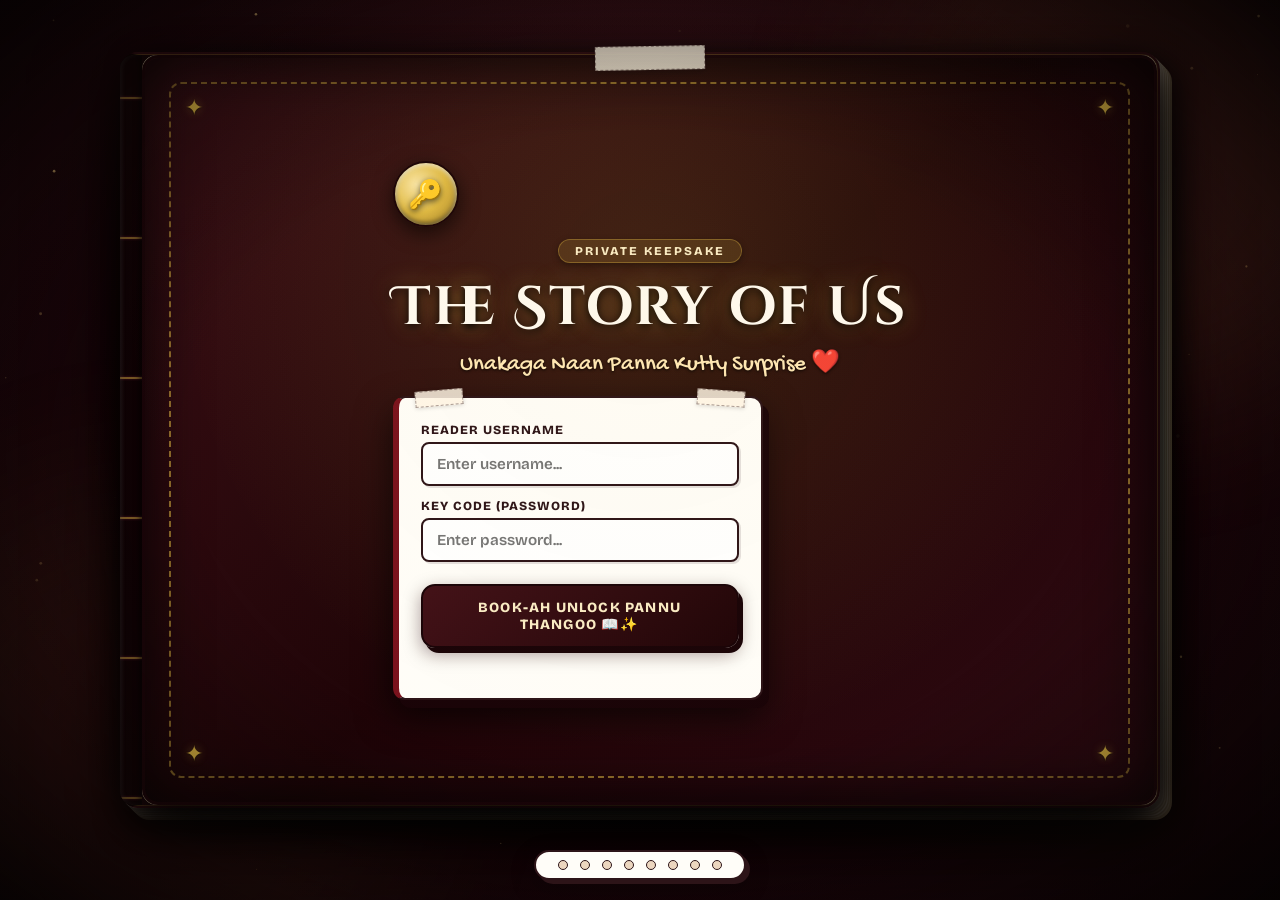
==== index.html @ 777f46d7 "Add files via upload" ====
<!DOCTYPE html>
<html lang="en">
<head>
  <meta charset="UTF-8">
  <meta name="viewport" content="width=device-width, initial-scale=1.0, maximum-scale=1.0, user-scalable=no">
  <title>Happy Birthday Sadhana ✨</title>
  <meta name="description" content="An interactive 3D storybook surprise for Sadhana.">
  
  <!-- Google Fonts: Classic Old Vintage Storybook Typography & Calligraphy Handwriting -->
  <link rel="preconnect" href="https://fonts.googleapis.com">
  <link rel="preconnect" href="https://fonts.gstatic.com" crossorigin>
  <link href="https://fonts.googleapis.com/css2?family=Alex+Brush&family=Bricolage+Grotesque:opsz,wght@12..96,600;12..96,700;12..96,800&family=Caveat:wght@500;600;700&family=Cinzel:wght@500;600;700;800&family=Cinzel+Decorative:wght@600;700;900&family=Cormorant+Garamond:ital,wght@0,400;0,500;0,600;0,700;1,400;1,600;1,700&family=EB+Garamond:ital,wght@0,400;0,500;0,600;0,700;1,400;1,500;1,600&family=Gochi+Hand&family=Marck+Script&family=Plus+Jakarta+Sans:wght@400;500;600&display=swap" rel="stylesheet">
  
  <link rel="stylesheet" href="style.css?v=20261011_whole_book">
</head>
<body>

  <!-- Starry Midnight Canvas Background -->
  <canvas id="star-canvas"></canvas>

  <!-- Ambient Light Orbs -->
  <div class="ambient-orb orb-1"></div>
  <div class="ambient-orb orb-2"></div>

  <!-- MAIN STORYBOOK VIEWPORT -->
  <main class="storybook-viewport">

    <!-- 3D BOOK CONTAINER -->
    <div id="storybook" class="storybook closed-book">
      
      <!-- HARDCOVER FRONT COVER (LOGIN PRIVACY GATE) 🔐 -->
      <div id="book-cover" class="book-cover-front">
        <div class="cover-border">
          <div class="corner-filigree top-left">✦</div>
          <div class="corner-filigree top-right">✦</div>
          <div class="corner-filigree bottom-left">✦</div>
          <div class="corner-filigree bottom-right">✦</div>
          
          <div class="cover-content text-center">
            <div class="lock-icon-wrap">
              <span class="lock-icon">🔑</span>
            </div>
            <span class="book-badge">Private Keepsake</span>
            <h1 class="book-title">The Story of Us</h1>
            <p class="book-subtitle">Unakaga Naan Panna Kutty Surprise ❤️</p>

            <div class="login-card-book">
              <form id="login-form" autocomplete="off" onsubmit="return false;">
                <div class="input-group">
                  <label for="input-username">Reader Username</label>
                  <input type="text" id="input-username" placeholder="Enter username..." required>
                </div>
                <div class="input-group">
                  <label for="input-password">Key Code (Password)</label>
                  <input type="password" id="input-password" placeholder="Enter password..." required>
                </div>
                <button type="submit" id="btn-login" class="btn-gold-book full-width">
                  <span>Book-ah Unlock Pannu Thangoo 📖✨</span>
                </button>
              </form>
              <p id="login-feedback" class="login-feedback"></p>
            </div>
          </div>
        </div>
      </div>

      <!-- INSIDE PARCHMENT PAGES -->
      <div class="book-pages-wrapper">
        
        <!-- RIBBON BOOKMARK -->
        <div class="ribbon-bookmark"></div>

        <!-- CHAPTER 1: PROLOGUE ✨ -->
        <section id="page-1" class="parchment-page active-page">
          <div class="page-inner text-center">
            <div class="chapter-header">
              <span class="chapter-num">CHAPTER I</span>
              <div class="chapter-divider">✦ 🌸 ✦</div>
            </div>

            <div class="prologue-card">
              <h1 class="page-title hero-title">Hey, <span class="her-name-text">Sadhana</span>...</h1>
              <p class="page-subtitle hero-subtitle">Unakaga rendu vaarthai aasaiya ezhudhiruken...</p>
              <p class="hero-note">Poruppa adutha page thiruppu ma. Avasarame illa ❤️</p>
              <div class="page-ornament">❦</div>
            </div>
            
            <div class="nav-controls single-btn">
              <button id="btn-page-1-next" class="btn-gold-book btn-next pulse-glow" data-next-to="2">
                <span>Story-ah Aaramppikalaama? →</span>
              </button>
            </div>
          </div>
          <div class="page-footer">
            <span class="page-number">— 1 —</span>
          </div>
        </section>

        <!-- CHAPTER 2: THE BIRTHDAY CANDLE 🎂 -->
        <section id="page-2" class="parchment-page hidden-page">
          <div class="page-inner text-center">
            <div class="chapter-header">
              <span class="chapter-num">CHAPTER II</span>
              <h2 class="chapter-title">A Birthday Wish</h2>
              <div class="chapter-divider">✦ 🎂 ✦</div>
            </div>

            <!-- Whimsical Candle Hint Banner (Inspired by Reference) -->
            <div class="cake-hint-bubble">
              <span class="cake-hint-text">Make a wish & blow out the candle! ✨</span>
              <span class="cake-hint-arrow">↓</span>
            </div>

            <!-- Realistic 3-Tier Birthday Cake -->
            <div id="reveal-cake" class="cake-container">
              <div class="real-cake">
                <div class="candle" id="cake-candle">
                  <div class="flame" id="candle-flame"></div>
                  <div class="smoke hidden" id="candle-smoke"></div>
                </div>
                <div class="cake-tier tier-top">
                  <div class="frosting-drip"></div>
                  <div class="pearls"><span></span><span></span><span></span></div>
                </div>
                <div class="cake-tier tier-middle">
                  <div class="frosting-drip"></div>
                  <div class="pearls"><span></span><span></span><span></span><span></span></div>
                </div>
                <div class="cake-tier tier-bottom">
                  <div class="frosting-drip"></div>
                  <div class="pearls"><span></span><span></span><span></span><span></span><span></span></div>
                </div>
                <div class="cake-plate"></div>
              </div>
            </div>

            <!-- Blow Candle Button -->
            <div id="blow-candle-wrap" class="blow-wrap-container">
              <button id="btn-blow-candle" class="btn-gold-book pulse-glow">
                <span>Hearty Wish Pannitu Blow Pannu Thangom! 🌬️🕯️</span>
              </button>
            </div>

            <!-- Birthday Reveal Text & Flower Bouquet Character -->
            <div id="bday-text-pop-wrap" class="bday-message-container">
              <div class="bday-flower-reveal">
                <img src="images/birthday-flowers.png" alt="A special bouquet for Sadhana" class="bday-flower-card-img" />
              </div>
              <h1 id="reveal-title" class="birthday-title">HAPPY BIRTHDAY</h1>
              <h2 id="reveal-name" class="birthday-name her-name-text">Sadhana ❤️</h2>
              <p id="reveal-sub" class="birthday-sub">Inniku Unnoda Day Kandippa Happy-ah irukanum! ❤️</p>
            </div>

            <div id="page-2-nav" class="nav-controls nav-fade-container">
              <button class="btn-back btn-book-sec" data-back-to="1">← Pinnaadi Polam</button>
              <button class="btn-next btn-gold-book" data-next-to="3">Adutha Page Polama? →</button>
            </div>
          </div>
          <div class="page-footer">
            <span class="page-number">— 2 —</span>
          </div>
        </section>

        <!-- CHAPTER 3: THE SEALED ENVELOPE 💌 -->
        <section id="page-3" class="parchment-page hidden-page">
          <div class="page-inner text-center">
            <div class="chapter-header">
              <span class="chapter-num">CHAPTER III</span>
              <h2 class="chapter-title">A Sealed Letter</h2>
              <div class="chapter-divider">✦ ✉️ ✦</div>
            </div>

            <p class="page-subtitle mb-4" id="envelope-hint-text">Andha Wax Seal-ah Click Pannu Ma...</p>
            
            <!-- Digital 3D Envelope -->
            <div class="envelope-wrapper">
              <div class="envelope" id="envelope">
                <div class="envelope-back"></div>
                <div class="envelope-letter" id="envelope-letter">
                  <div class="letter-content">
                    <div class="letter-salutation">Dear <span class="her-name-text">Sadhana</span>,</div>
                    <p id="short-msg-text" class="letter-body"></p>
                    <div class="letter-signature">With all my love, your hubby ❤️</div>
                  </div>
                </div>
                <div class="envelope-front"></div>
                <div class="envelope-top" id="envelope-top"></div>
                <button class="wax-seal" id="wax-seal" aria-label="Open envelope">
                  <span class="seal-heart">❤️</span>
                  <span class="seal-text">OPEN</span>
                </button>
              </div>
            </div>

            <!-- Fold Letter Back Envelope Button -->
            <div id="envelope-toggle-wrap" class="mt-2 hidden">
              <button id="btn-toggle-envelope" class="btn-book-sec">
                <span>Letter-ah Thirumba Ulle Vechuko ✉️</span>
              </button>
            </div>

            <div class="nav-controls mt-4">
              <button class="btn-back btn-book-sec" data-back-to="2">← Pinnaadi Polam</button>
              <button id="btn-next-3" class="btn-next btn-gold-book disabled-btn" data-next-to="4" disabled>Adutha Page Polama? →</button>
            </div>
          </div>
          <div class="page-footer">
            <span class="page-number">— 3 —</span>
          </div>
        </section>

        <!-- CHAPTER 4: PERSONAL BIRTHDAY LETTER ✍️ -->
        <section id="page-4" class="parchment-page hidden-page">
          <div class="page-inner text-center">
            <div class="chapter-header">
              <span class="chapter-num">CHAPTER IV</span>
              <h2 class="chapter-title">Straight Out Of My Heart</h2>
              <div class="chapter-divider">✦ ✍️ ✦</div>
            </div>

            <div class="letter-card glass-card-book">
              <div class="card-decorative-stars">✨ 🌸 ✨</div>
              <div class="handwritten-paper">
                <p id="personal-msg-text" class="typewriter-text"></p>
              </div>
              <div class="card-footer-heart">❤️</div>
            </div>

            <div class="nav-controls">
              <button class="btn-back btn-book-sec" data-back-to="3">← Pinnaadi Polam</button>
              <button class="btn-next btn-gold-book" data-next-to="5">Adutha Page Polama? →</button>
            </div>
          </div>
          <div class="page-footer">
            <span class="page-number">— 4 —</span>
          </div>
        </section>

        <!-- CHAPTER 5: UNAKU THERIYAMA NEE ENAKAGA SENJADHU 📜 -->
        <section id="page-5" class="parchment-page hidden-page">
          <div class="page-inner text-center">
            <div class="chapter-header ch5-header">
              <span class="chapter-num">CHAPTER V</span>
              <h2 class="chapter-title" id="ch5-main-title">Unaku Theriyama...</h2>
              <div class="chapter-divider">✦ 📜 ✦</div>
            </div>

            <!-- Page Subtitle & Quote -->
            <div class="ch5-subtitle-wrap">
              <h3 class="ch5-intro-subheading">Nee Enakaga Neraya Senjiruka ❤️</h3>
              <p class="ch5-subtitle-text">"Nee enakkaga panna kutti kutti vishyangal... unakku nyabagam kooda irukkadhu, aana enaku irukku."</p>
            </div>

            <!-- Notes Discovery Counter Badge -->
            <div class="ch5-counter-badge" id="ch5-counter-badge">
              <span class="counter-icon">🔖</span>
              <span id="ch5-counter-text">Kutti Notes Paarthadhu: 0 / 6</span>
            </div>

            <!-- 6 Handwritten Parchment Scrap Notes Grid -->
            <div class="parchment-scraps-grid" id="parchment-scraps-grid">
              <!-- Injected dynamically from birthdayData.chapter5Data -->
            </div>

            <!-- Completion Message (Revealed when 6/6 opened) -->
            <div class="ch5-completion-msg hidden" id="ch5-completion-msg">
              <p class="ch5-completion-text">“Idhu ellam unaku nyabagam irukkadhu... aana enaku irukku di thangoo! ❤️”</p>
            </div>

            <!-- Page Transition Sentence -->
            <div class="ch5-page-transition-line">
              <p class="transition-quote">“Adhaan indha kutti vishyangal ellam rumba special-ah irukku...”</p>
            </div>

            <!-- Navigation Controls: Clearly Visible Right Here -->
            <div class="nav-controls ch5-nav" id="page-5-nav">
              <button class="btn-back btn-book-sec" data-back-to="4">← Pinnaadi Polam</button>
              <button class="btn-next btn-gold-book pulse-glow" data-next-to="6" id="btn-next-5">Adutha Page Polama? →</button>
            </div>
          </div>
          <div class="page-footer">
            <span class="page-number">— 5 —</span>
          </div>
        </section>

        <!-- CHAPTER 6: THE PAGES WE HAVEN'T WRITTEN YET... 📖 -->
        <section id="page-6" class="parchment-page hidden-page">
          <div class="page-inner text-center">
            <div class="chapter-header">
              <span class="chapter-num">CHAPTER VI</span>
              <h2 class="chapter-title">The Pages We Haven’t Written Yet…</h2>
              <div class="chapter-divider">✦ 📜 ✦</div>
            </div>

            <p class="page-subtitle mb-4">Namma serndhu ezhudha pora adutha adutha azhagana memories... ✨</p>
            
            <div class="future-notes-grid" id="future-notes-grid">
              <!-- Injected dynamically from birthdayData.futureMemories -->
            </div>

            <div class="future-story-quote-wrap">
              <div class="quote-filigree">✧ ✦ ✧</div>
              <p class="future-story-quote">“This story isn't finished yet…”</p>
              <div class="quote-filigree">✧ ✦ ✧</div>
            </div>

            <div class="nav-controls mt-4">
              <button class="btn-back btn-book-sec" data-back-to="5">← Pinnaadi Polam</button>
              <button class="btn-next btn-gold-book" data-next-to="7">Adutha Page Polama? →</button>
            </div>
          </div>
          <div class="page-footer">
            <span class="page-number">— 6 —</span>
          </div>
        </section>

        <!-- CHAPTER 7: OPEN WHEN YOU NEED A HUG 🫂 -->
        <section id="page-7" class="parchment-page hidden-page">
          <div class="page-inner text-center">
            <div class="chapter-header ch7-header">
              <span class="chapter-num">CHAPTER VII</span>
              <h2 class="chapter-title">Oru Chinna Hug 🫂</h2>
              <div class="chapter-divider">✦ 🫂 ✦</div>
            </div>

            <p class="page-subtitle hug-subtitle">Card-ah touch panni thirandhu paaru thangom... 💌</p>

            <!-- Interactive 3D Pop-Up Hug Card Container -->
            <div class="hug-card-wrapper">
              <div class="hug-card-container" id="hug-card-container" role="button" tabindex="0" aria-label="Open hug card">
                <img src="images/hug-card-closed.png" alt="Open When you need a HUG" class="hug-card-img closed" id="hug-card-closed" />
                <img src="images/hug-card-opened.png" alt="I Love You This Much Hug" class="hug-card-img opened" id="hug-card-opened" />
              </div>
              <button class="hug-card-badge" id="hug-card-badge" aria-label="Toggle hug card">✨ Thottu Thirandhu Paaru ✨</button>
            </div>

            <div class="nav-controls mt-4">
              <button class="btn-back btn-book-sec" data-back-to="6">← Pinnaadi Polam</button>
              <button class="btn-next btn-gold-book pulse-glow" data-next-to="8" id="btn-next-7">Kadaisi Page Polama? →</button>
            </div>
          </div>
          <div class="page-footer">
            <span class="page-number">— 7 —</span>
          </div>
        </section>

        <!-- CHAPTER 8: EPILOGUE & FINAL WISH 💖 -->
        <section id="page-8" class="parchment-page hidden-page">
          <div class="page-inner final-page-container">
            
            <!-- Romantic Closing Letter Header -->
            <div class="final-header">
              <div class="final-header-flourish">✦ 💖 ✦</div>
              <h1 class="final-title">Happy Birthday, <span class="her-name-text">Sadhana</span> ❤️</h1>
              <p class="final-subtitle">En Valkaiku Vandhadhukku Romba Nandri Thangoo ✨</p>
            </div>

            <!-- Soft Love Letter Note -->
            <div class="final-love-letter">
              <div class="letter-top-salutation">En Anbu Thangom Sadhana-ku... 💌</div>
              <p id="final-msg-text" class="final-body">...</p>
              <div class="letter-bottom-signature">
                <span class="sig-note">Endrum unnoda dhaan... 💕</span>
                <span class="sig-author">— Un Hubby Unakaga Aasaiya Ezhudhunadhu ❤️</span>
              </div>
            </div>

            <!-- Interactive Secret Surprise & Replay -->
            <div class="final-actions-row">
              <div class="epilogue-secret-wrap">
                <button id="btn-epilogue-surprise" class="btn-gold-book epilogue-surprise-btn" aria-label="Open surprise message">
                  <span class="secret-icon">💌</span>
                  <span class="secret-text">Oru Kutty Surprise Thangoo! Click Pannu ✨</span>
                </button>
              </div>

              <div class="mini-cake-wrap">
                <span class="mini-cake">✨ 🎂 ✨</span>
              </div>

              <div class="nav-controls">
                <button class="btn-back btn-book-sec" data-back-to="7">← Pinnaadi Polam</button>
                <button id="btn-final-climax" class="btn-gold-book pulse-glow">
                  <span>Innoru Thadava Paarkalama? 💖</span>
                </button>
              </div>
            </div>

          </div>
          <div class="page-footer">
            <span class="page-number">— 8 —</span>
          </div>
        </section>

      </div><!-- /.book-pages-wrapper -->
    </div><!-- /#storybook -->

  </main>

  <!-- Chapter VI Future Note Unfolding Modal -->
  <div id="future-note-modal" class="modal-overlay hidden" aria-hidden="true">
    <div class="future-paper-card">
      <div class="scrap-pin-decoration">📍</div>
      <button class="modal-close" id="future-note-close" aria-label="Close note">&times;</button>
      <div class="future-paper-inner">
        <span class="future-modal-tag" id="future-note-tag">Future Memory 01</span>
        <h3 class="future-modal-title" id="future-modal-title">Places We Haven't Seen Yet</h3>
        <div class="future-modal-heading" id="future-modal-heading">Innum namma serndhu poga vendiya edangal...</div>
        <div class="future-modal-body" id="future-modal-body">Message...</div>
      </div>
      <div class="future-modal-footer">
        <button class="btn-book-sec" id="future-modal-btn-close">Close Note 📖</button>
      </div>
    </div>
  </div>

  <!-- Chapter V Parchment Scrap Note Expanded Modal -->
  <div id="scrap-note-modal" class="scrap-modal-overlay hidden" aria-hidden="true">
    <div class="scrap-paper-card">
      <div class="scrap-pin-decoration">📍</div>
      <div class="scrap-paper-inner">
        <span class="scrap-modal-num" id="scrap-modal-num">Note 01</span>
        <h3 class="scrap-modal-title" id="scrap-modal-title">Title</h3>
        <div class="scrap-modal-heading" id="scrap-modal-heading">You probably don't know this...</div>
        <div class="scrap-modal-body" id="scrap-modal-body">Message...</div>
      </div>
      <div class="scrap-modal-footer">
        <button class="btn-book-sec" id="scrap-modal-close">Close Note 📖</button>
      </div>
    </div>
  </div>

  <!-- Chapter VII Epilogue Secret Drawing Surprise Modal -->
  <div id="epilogue-surprise-modal" class="modal-overlay hidden" aria-hidden="true">
    <div class="epilogue-modal-card">
      <div class="scrap-pin-decoration">📍</div>
      <button class="modal-close" id="epilogue-modal-close" aria-label="Close surprise">&times;</button>
      <div class="epilogue-img-frame">
        <img src="images/thinking-of-you.png?v=20261005_love_u" alt="Love u so much drawing" class="epilogue-popup-img" />
      </div>
      <p class="epilogue-modal-caption">“Unna nenachu drawing panna di thangom... Love u so much always! ❤️”</p>
      <div class="epilogue-modal-footer">
        <button class="btn-book-sec" id="btn-epilogue-close">Close Surprise ❤️</button>
      </div>
    </div>
  </div>

  <!-- PROGRESS RIBBON DOTS -->
  <div id="progress-indicator" class="progress-dots hidden">
    <span class="dot" data-page="1"></span>
    <span class="dot" data-page="2"></span>
    <span class="dot" data-page="3"></span>
    <span class="dot" data-page="4"></span>
    <span class="dot" data-page="5"></span>
    <span class="dot" data-page="6"></span>
    <span class="dot" data-page="7"></span>
    <span class="dot" data-page="8"></span>
  </div>

  <!-- PRELOADED NATURAL SOUND EFFECTS -->
  <audio id="snd-candle-blow" src="sounds/candle-blow.wav?v=20261008_natural_candle" preload="auto"></audio>
  <audio id="snd-page-turn" src="sounds/page-turn.wav" preload="auto"></audio>
  <audio id="snd-quill-scratch" src="sounds/quill-scratch.wav?v=20261005_fountain_pen" preload="auto"></audio>
  <audio id="snd-quill-scratch-1" src="sounds/quill-scratch-1.wav?v=20261005_fountain_pen" preload="auto"></audio>
  <audio id="snd-quill-scratch-2" src="sounds/quill-scratch-2.wav?v=20261005_fountain_pen" preload="auto"></audio>
  <audio id="snd-quill-scratch-3" src="sounds/quill-scratch-3.wav?v=20261005_fountain_pen" preload="auto"></audio>
  <audio id="snd-sparkle" src="sounds/sparkle.wav" preload="auto"></audio>
  <audio id="snd-letter-open" src="sounds/letter-open.wav" preload="auto"></audio>
  <audio id="snd-letter-close" src="sounds/letter-close.wav" preload="auto"></audio>

  <script src="script.js?v=20261011_whole_book"></script>
</body>
</html>
---- style.css ----
/* ==========================================================================
   THE BOOK OF US — REALISTIC VINTAGE HARDCOVER STORYBOOK DESIGN SYSTEM
   Authentic 1960s-1980s Antiquarian Leather & Cotton-Rag Parchment Tome
   ========================================================================== */

:root {
  /* Atmosphere & Environment (Warm Antique Library & Candlelight) */
  --bg-library: #0c0705;
  --bg-library-warm: #160c07;

  /* Antique Moroccan Leather Hardcover Binding (Deep Burgundy / Oxblood) */
  --leather-deep: #140407;
  --leather-burgundy: #22080d;
  --leather-rich: #320c13;
  --leather-highlight: #46121b;
  --leather-border: #5d1724;

  /* Burnished Antique 24k Gold Leaf & Aged Brass Accents */
  --gold-primary: #dfb943;
  --gold-secondary: #c29933;
  --gold-muted: #947225;
  --gold-dark: #634b14;
  --gold-glow: rgba(223, 185, 67, 0.45);
  --gold-shine: linear-gradient(135deg, #f7e2a3 0%, #dfb943 45%, #b88a26 100%);
  --gold-foil: linear-gradient(135deg, #fae6a6 0%, #dfb943 30%, #a87e22 70%, #f6e3a4 100%);

  /* Warm Aged Parchment & Museum Cotton-Rag Paper (Multi-layered Patina) */
  --parchment-base: #f8f1df;
  --parchment-light: #fffdf8;
  --parchment-texture: #f3e5c9;
  --parchment-shadow: #dfcba9;
  --parchment-border: #cfbb97;
  --parchment-aged-edge: rgba(85, 48, 18, 0.35);
  --parchment-spine-gutter: rgba(18, 8, 3, 0.42);

  /* Historical Printing Ink Palette (Walnut Sepia, Roasted Umber & Deep Royal Wine) */
  --ink-primary: #1a0f07;       /* Antique deep walnut ink with letterpress depth */
  --ink-secondary: #3b2515;     /* Medium roasted sepia ink for subheadings */
  --ink-muted: #664d36;         /* Faded vintage ink for notes & metadata */
  --wine-accent: #7a121d;       /* Royal deep wine-red for chapter numerals & drop ornaments */
  --wine-dark: #4d0a13;         /* Dark antique crimson */

  /* Classic Storybook Typography & Vintage Calligraphy Handwriting */
  --font-display: 'Cinzel', serif;
  --font-decorative: 'Cinzel Decorative', serif;
  --font-serif: 'EB Garamond', 'Cormorant Garamond', Georgia, serif;
  --font-title: 'Cormorant Garamond', serif;
  --font-script: 'Alex Brush', cursive;
  --font-calligraphy: 'Marck Script', 'Caveat', 'Alex Brush', cursive;
  --font-hand: 'Gochi Hand', 'Caveat', cursive;
  --font-chunky: 'Bricolage Grotesque', 'Cinzel', system-ui, sans-serif;
  --font-sans: 'Plus Jakarta Sans', sans-serif;

  /* Geometry & Real Book Multi-Layer Page Depth Shadows */
  --radius-sm: 6px;
  --radius-md: 12px;
  --radius-lg: 18px;
  
  /* Physical Fore-Edge Multi-Sheet Paper Stack (Realistic 500-page Tome) */
  --shadow-book: 
    0 35px 85px rgba(0, 0, 0, 0.96),
    0 15px 35px rgba(0, 0, 0, 0.75),
    1px 1px 0 #ded1ba,
    2px 2px 0 #d4c5ab,
    3px 3px 0 #c9b99d,
    4px 4px 0 #ded1ba,
    5px 5px 0 #bead8f,
    6px 6px 0 #d9cca8,
    7px 7px 0 #b3a07c,
    8px 8px 0 #ded1ba,
    9px 9px 0 #a99672,
    10px 10px 0 #bead8f,
    12px 12px 0 #9e8a66,
    16px 16px 30px rgba(0, 0, 0, 0.7);
}

/* RESET & BASE */
*, *::before, *::after {
  box-sizing: border-box;
  margin: 0;
  padding: 0;
}

html, body {
  width: 100%;
  height: 100%;
  overflow-x: hidden;
  background-color: #18060b;
  background-image: 
    radial-gradient(circle at 50% 30%, #3e121d 0%, #20060c 50%, #100206 100%);
  color: var(--ink-primary);
  font-family: var(--font-serif);
  -webkit-font-smoothing: antialiased;
  position: relative;
}

/* STARRY CANVAS (Warm Golden Library Dust & Candle Motes) */
#star-canvas {
  position: fixed;
  top: 0;
  left: 0;
  width: 100vw;
  height: 100vh;
  z-index: 1;
  pointer-events: none;
  opacity: 0.85;
}

/* WARM AMBIENT CANDLELIGHT ORBS */
.ambient-orb {
  position: fixed;
  border-radius: 50%;
  filter: blur(85px);
  pointer-events: none;
  z-index: 2;
  opacity: 0.45;
  will-change: transform;
  transform: translateZ(0);
}

.orb-1 {
  width: 580px;
  height: 580px;
  top: -140px;
  right: -140px;
  background: radial-gradient(circle, rgba(255, 93, 143, 0.22) 0%, rgba(223, 155, 60, 0.35) 50%, transparent 70%);
}

.orb-2 {
  width: 620px;
  height: 620px;
  bottom: -160px;
  left: -160px;
  background: radial-gradient(circle, rgba(165, 30, 48, 0.45) 0%, rgba(223, 185, 67, 0.2) 50%, transparent 70%);
}

/* STORYBOOK VIEWPORT CONTAINER (ANTIQUE READING ATMOSPHERE) */
.storybook-viewport {
  position: relative;
  width: 100%;
  min-height: 100vh;
  display: flex;
  align-items: center;
  justify-content: center;
  padding: 40px 20px 80px 20px;
  z-index: 10;
}

/* VINTAGE ROOM VIGNETTE & WARM CANDLE DIFFUSION AROUND BOOK */
.storybook-viewport::before {
  content: "";
  position: fixed;
  top: 0;
  left: 0;
  width: 100vw;
  height: 100vh;
  pointer-events: none;
  z-index: 3;
  background: 
    radial-gradient(ellipse at 50% 50%, transparent 50%, rgba(10, 5, 4, 0.5) 80%, rgba(5, 2, 2, 0.88) 100%),
    radial-gradient(circle at 50% 30%, rgba(223, 185, 67, 0.04) 0%, transparent 60%);
}

/* ==========================================================================
   3D HARDCOVER STORYBOOK CONTAINER (MOROCCAN LEATHER WITH GILT TOOLING)
   ========================================================================== */
.storybook {
  position: relative;
  width: 100%;
  max-width: 1040px;
  min-height: 750px;
  background: linear-gradient(135deg, #180507 0%, #2b0b10 40%, #1c060a 75%, #100204 100%);
  border-radius: 18px;
  box-shadow: var(--shadow-book);
  transform-style: preserve-3d;
  transition: transform 1.2s cubic-bezier(0.4, 0, 0.2, 1);
  
  /* Bound Book Spine with Raised Leather Ribs and Stitching Grooves */
  border: 3px solid #3c1017;
  border-left: 22px solid #0f0204;
  outline: 1.5px solid rgba(223, 185, 67, 0.35);
  outline-offset: -3px;
}

/* Spine Embossed Ribs Simulation on Outer Left */
.storybook::before {
  content: "";
  position: absolute;
  top: 0;
  left: -22px;
  width: 22px;
  height: 100%;
  border-radius: 14px 0 0 14px;
  background: repeating-linear-gradient(
    to bottom,
    #0f0204 0px,
    #0f0204 40px,
    #2c0a10 42px,
    #dfb943 43px,
    #2c0a10 44px,
    #0f0204 46px,
    #0f0204 140px
  );
  box-shadow: inset -2px 0 6px rgba(0, 0, 0, 0.8), inset 2px 0 4px rgba(255, 255, 255, 0.1);
  z-index: 120;
  pointer-events: none;
}

/* HARDCOVER FRONT COVER (ANTIQUE MOROCCAN LEATHER WITH GOLD STAMPING) 🔐 */
.book-cover-front {
  position: absolute;
  top: 0;
  left: 0;
  width: 100%;
  height: 100%;
  background: 
    radial-gradient(circle at 50% 30%, rgba(223, 185, 67, 0.12) 0%, transparent 65%),
    linear-gradient(135deg, #3d1017 0%, #200508 50%, #300a12 100%);
  border-radius: 16px;
  padding: 24px;
  z-index: 100;
  transform-origin: left center;
  transition: transform 1.2s cubic-bezier(0.4, 0, 0.2, 1), opacity 0.8s ease 0.4s;
  box-shadow: 
    inset 0 0 60px rgba(0, 0, 0, 0.9),
    0 16px 45px rgba(0, 0, 0, 0.75);
  border: 3px solid #1a0408;
}

/* Translucent vintage washi tape pinned on top of the cover (Inspired by Reference) */
.book-cover-front::before {
  content: "";
  position: absolute;
  top: -12px;
  left: 50%;
  transform: translateX(-50%) rotate(-1deg);
  width: 110px;
  height: 24px;
  background: rgba(255, 248, 230, 0.85);
  backdrop-filter: blur(2px);
  border: 1.5px dashed rgba(45, 20, 24, 0.4);
  box-shadow: 0 2px 8px rgba(0, 0, 0, 0.25);
  z-index: 110;
  pointer-events: none;
}

/* GOLD-STITCHED COVER BORDER */
.cover-border {
  width: 100%;
  height: 100%;
  border: 2px dashed rgba(223, 185, 67, 0.55);
  border-radius: 12px;
  padding: 24px 20px;
  position: relative;
  display: flex;
  flex-direction: column;
  align-items: center;
  justify-content: center;
}

/* CORNER FILIGREE DECORATIONS */
.corner-filigree {
  position: absolute;
  color: var(--gold-primary);
  font-size: 1.4rem;
  line-height: 1;
  text-shadow: 0 0 10px var(--gold-glow), 0 1px 2px rgba(0,0,0,0.8);
}
.top-left { top: 12px; left: 14px; }
.top-right { top: 12px; right: 14px; }
.bottom-left { bottom: 12px; left: 14px; }
.bottom-right { bottom: 12px; right: 14px; }

/* EMBOSSED BRASS KEYHOLE ICON */
.lock-icon-wrap {
  width: 66px;
  height: 66px;
  border-radius: 50%;
  background: radial-gradient(circle at 35% 35%, #fae6a6 0%, var(--gold-primary) 50%, var(--gold-muted) 100%);
  display: flex;
  align-items: center;
  justify-content: center;
  margin-bottom: 12px;
  box-shadow: 
    0 6px 20px rgba(0, 0, 0, 0.7),
    inset 0 2px 5px rgba(255, 255, 255, 0.75),
    inset 0 -2px 5px rgba(0, 0, 0, 0.6);
  border: 2.5px solid #1a0408;
}

.lock-icon { 
  font-size: 1.75rem; 
  filter: drop-shadow(0 2px 3px rgba(0,0,0,0.6));
}

.book-badge {
  display: inline-block;
  font-family: var(--font-chunky);
  font-size: 0.75rem;
  letter-spacing: 2px;
  text-transform: uppercase;
  color: #faecc5;
  background: rgba(223, 185, 67, 0.15);
  border: 1.5px solid rgba(223, 185, 67, 0.35);
  border-radius: 30px;
  padding: 4px 16px;
  margin-bottom: 8px;
  font-weight: 800;
  box-shadow: 0 2px 6px rgba(0,0,0,0.4);
}

.book-title {
  font-family: var(--font-decorative);
  font-size: clamp(2.3rem, 5.8vw, 3.4rem);
  color: #fffaf0;
  text-shadow: 
    0 2px 8px rgba(0,0,0,0.95),
    0 0 25px var(--gold-glow);
  margin-bottom: 4px;
  letter-spacing: 2px;
  font-weight: 700;
}

.book-subtitle {
  font-family: var(--font-hand);
  font-size: 1.45rem;
  color: #ffe8b5;
  margin-bottom: 18px;
  text-shadow: 0 1px 3px rgba(0,0,0,0.85);
}

/* ANTIQUE SCRAPBOOK INSERT CARD FOR LOGIN */
.login-card-book {
  width: 100%;
  max-width: 370px;
  background: #fffdf8;
  border: 2.5px solid #2d1418;
  border-left: 6px solid #7a121d;
  border-radius: 12px;
  padding: 24px 22px 20px 22px;
  text-align: left;
  box-shadow: 
    6px 8px 0 #1a0408,
    0 16px 36px rgba(0, 0, 0, 0.7);
  position: relative;
}

/* Washi tape pinning the login card */
.login-card-book::before,
.login-card-book::after {
  content: "";
  position: absolute;
  top: -8px;
  width: 48px;
  height: 16px;
  background: rgba(255, 245, 230, 0.85);
  border: 1px dashed rgba(45, 20, 24, 0.4);
  box-shadow: 0 1px 4px rgba(0,0,0,0.15);
  z-index: 5;
}
.login-card-book::before { left: 16px; transform: rotate(-5deg); }
.login-card-book::after { right: 16px; transform: rotate(4deg); }

.input-group { margin-bottom: 12px; }
.input-group label {
  display: block;
  font-family: var(--font-chunky);
  font-size: 0.78rem;
  letter-spacing: 1px;
  text-transform: uppercase;
  color: #2d1418;
  margin-bottom: 5px;
  font-weight: 800;
}

.input-group input {
  width: 100%;
  padding: 11px 14px;
  border-radius: 8px;
  background: #ffffff;
  border: 2px solid #2d1418;
  color: #1a0f07;
  font-family: var(--font-chunky);
  font-weight: 600;
  font-size: 0.95rem;
  outline: none;
  box-shadow: 2px 2px 0 rgba(45, 20, 24, 0.12);
  transition: all 0.2s ease;
}

.input-group input:focus {
  border-color: #8e1b2b;
  box-shadow: 3px 3px 0 #8e1b2b;
}

.full-width { width: 100%; margin-top: 10px; }

.login-feedback {
  font-family: var(--font-hand);
  font-size: 1.15rem;
  margin-top: 10px;
  text-align: center;
  min-height: 20px;
  color: var(--wine-accent);
  font-weight: 700;
}

/* UNLOCKED OPEN BOOK STATE */
.storybook.open-book .book-cover-front {
  transform: rotateY(-180deg);
  opacity: 0;
  pointer-events: none;
}

/* ==========================================================================
   INSIDE PARCHMENT PAGES WRAPPER & PHYSICAL PAGE-STACK DEPTH
   ========================================================================== */
.book-pages-wrapper {
  position: relative;
  width: 100%;
  min-height: 750px;
  background: var(--parchment-base);
  background-image: 
    radial-gradient(ellipse at 55% 35%, rgba(255, 252, 242, 0.7) 0%, rgba(246, 237, 218, 0.35) 45%, transparent 75%),
    linear-gradient(to right, rgba(18, 8, 3, 0.42) 0%, rgba(35, 16, 6, 0.22) 2.5%, rgba(55, 25, 10, 0.08) 7%, transparent 12%, transparent 88%, rgba(55, 25, 10, 0.06) 93%, rgba(35, 16, 6, 0.15) 97.5%, rgba(18, 8, 3, 0.3) 100%),
    linear-gradient(135deg, #fdf8ee 0%, #f6ecd5 35%, #eee1c3 70%, #e6d3af 100%);
  border-radius: 14px;
  border: 1px solid var(--parchment-border);
  box-shadow: 
    inset 0 0 55px var(--parchment-aged-edge),
    inset 4px 0 16px rgba(0,0,0,0.25),
    0 12px 35px rgba(0,0,0,0.55);
  overflow: hidden;
  perspective: 2400px;
  transform-style: preserve-3d;
  contain: layout style;
  isolation: isolate;
}

/* Fore-Edge Page Stacking Lines on the Right Inner Margin */
.book-pages-wrapper::after {
  content: "";
  position: absolute;
  top: 0;
  right: 0;
  width: 8px;
  height: 100%;
  background: repeating-linear-gradient(
    to bottom,
    rgba(140, 105, 60, 0.15) 0px,
    rgba(140, 105, 60, 0.15) 1px,
    transparent 1px,
    transparent 3px
  );
  box-shadow: inset 1px 0 2px rgba(0, 0, 0, 0.1);
  pointer-events: none;
  z-index: 105;
}

/* DEEP BURGUNDY VELVET RIBBON BOOKMARK */
.ribbon-bookmark {
  position: absolute;
  top: -6px;
  right: 56px;
  width: 26px;
  height: 115px;
  background: linear-gradient(135deg, var(--wine-accent), var(--wine-dark));
  box-shadow: 
    0 6px 14px rgba(0, 0, 0, 0.45),
    inset 0 0 6px rgba(223, 185, 67, 0.4);
  z-index: 110;
  border-radius: 0 0 3px 3px;
  clip-path: polygon(0 0, 100% 0, 100% 100%, 50% 82%, 0 100%);
  pointer-events: none;
  border-bottom: 2.5px solid var(--gold-secondary);
}

/* ==========================================================================
   INDIVIDUAL PARCHMENT PAGES (AUTHENTIC HANDMADE COTTON-RAG VELLUM)
   ========================================================================== */
.parchment-page {
  position: absolute;
  top: 0;
  left: 0;
  width: 100%;
  height: 100%;
  padding: 34px 44px 38px 44px;
  display: flex;
  flex-direction: column;
  justify-content: space-between;
  opacity: 0;
  visibility: hidden;
  overflow-y: auto;
  scrollbar-width: none;
  -ms-overflow-style: none;
  
  /* High-Resolution Cotton-Rag Laid Paper Grain & Tactile Dot-Grid (Inspired by Reference) */
  background-color: #fbf5e6;
  background-image: 
    /* Dotted laid paper grid inspired by reference website */
    radial-gradient(rgba(120, 75, 35, 0.14) 1.2px, transparent 1.2px),
    /* Binding gutter deep shadow on left & page curvature on right */
    linear-gradient(to right, rgba(18, 8, 3, 0.38) 0%, rgba(35, 16, 6, 0.2) 2.5%, rgba(55, 25, 10, 0.06) 7%, transparent 12%, transparent 88%, rgba(55, 25, 10, 0.05) 93%, rgba(35, 16, 6, 0.12) 97.5%, rgba(18, 8, 3, 0.25) 100%),
    /* Organic paper fiber texture & aged coffee/tea patina */
    radial-gradient(ellipse at 50% 30%, rgba(255, 253, 248, 0.85) 0%, rgba(250, 243, 226, 0.6) 50%, rgba(240, 224, 195, 0.35) 80%, transparent 100%),
    linear-gradient(135deg, #fdf8ee 0%, #f6edd5 40%, #eddcc0 80%, #e5d0a8 100%);
  background-size: 22px 22px, 100% 100%, 100% 100%, 100% 100%;
  border-radius: 14px;
  
  /* Physical Paper Thickness Simulation on Cardstock Page Edges */
  border: 1.5px solid #d4c09d;
  border-right: 4px solid #bba47f;
  border-bottom: 3.5px solid #b09974;
  
  box-shadow: 
    inset 0 0 65px rgba(110, 60, 20, 0.22),
    inset 0 0 16px rgba(175, 110, 45, 0.16),
    inset 18px 0 24px -8px rgba(20, 8, 3, 0.3),
    0 12px 32px rgba(0, 0, 0, 0.28);

  transform-origin: left center;
  transform-style: preserve-3d;
  backface-visibility: hidden;
  -webkit-backface-visibility: hidden;
  transform: translate3d(0, 0, 0);
  contain: layout style;
}

.parchment-page::-webkit-scrollbar {
  display: none;
}

/* AUTHENTIC VINTAGE PARCHMENT BACKSIDE OF TURNING PAGE */
.parchment-page::before {
  content: "";
  position: absolute;
  top: 0;
  left: 0;
  width: 100%;
  height: 100%;
  background-color: var(--parchment-base);
  background-image: 
    linear-gradient(to left, rgba(45, 22, 10, 0.22) 0%, transparent 12%, transparent 88%, rgba(45, 22, 10, 0.18) 100%),
    linear-gradient(225deg, #faf3e2 0%, #eee0c4 50%, #e6d3b3 100%);
  border-radius: 14px;
  border: 1px solid var(--parchment-border);
  box-shadow: inset 0 0 40px var(--parchment-aged-edge);
  transform: rotateY(180deg);
  backface-visibility: hidden;
  -webkit-backface-visibility: hidden;
  pointer-events: none;
  z-index: 50;
}

/* ACTIVE FLAT PAGE (RESTING STATE) */
.parchment-page.active-page {
  opacity: 1;
  visibility: visible;
  transform: rotateY(0deg) translateZ(0);
  z-index: 30;
}

.parchment-page.hidden-page {
  opacity: 0;
  visibility: hidden;
  pointer-events: none;
  z-index: 10;
}

/* ==========================================================================
   PHYSICAL PAGE-TURN ANIMATIONS & NATURAL LIGHTING SHADOWS
   ========================================================================== */

/* FORWARD PAGE FLIP (NEXT BUTTON) */
.parchment-page.page-flip-forward {
  opacity: 1;
  visibility: visible;
  z-index: 60;
  transform-origin: left center;
  will-change: transform;
  animation: flipPageForward 1.0s cubic-bezier(0.28, 0.84, 0.42, 1) forwards;
}

.parchment-page.page-flip-forward::after {
  content: "";
  position: absolute;
  top: 0;
  left: 0;
  width: 100%;
  height: 100%;
  border-radius: 14px;
  background: 
    radial-gradient(circle at 92% 8%, rgba(255, 245, 215, 0.45) 0%, rgba(180, 130, 70, 0.18) 24%, transparent 50%),
    linear-gradient(to right, rgba(40, 20, 10, 0.38) 0%, rgba(255, 245, 215, 0.25) 30%, rgba(50, 25, 10, 0.28) 70%, rgba(20, 10, 5, 0.45) 100%);
  opacity: 0;
  pointer-events: none;
  z-index: 45;
  will-change: opacity;
  animation: flipLightingForward 1.0s cubic-bezier(0.28, 0.84, 0.42, 1) forwards;
}

@keyframes flipLightingForward {
  0% { opacity: 0; }
  18% { opacity: 0.75; }
  45% { opacity: 0.95; }
  75% { opacity: 0.45; }
  100% { opacity: 0; }
}

@keyframes flipPageForward {
  0% {
    transform: rotateY(0deg);
    box-shadow: 0 8px 24px rgba(0, 0, 0, 0.2);
  }
  35% {
    transform: rotateY(-65deg) skewY(-1.2deg);
    box-shadow: -15px 25px 45px rgba(0, 0, 0, 0.4);
  }
  70% {
    transform: rotateY(-130deg) skewY(0.8deg);
    box-shadow: -25px 20px 40px rgba(0, 0, 0, 0.3);
  }
  100% {
    transform: rotateY(-180deg);
    box-shadow: none;
  }
}

/* BACKWARD PAGE FLIP (PREVIOUS BUTTON) */
.parchment-page.page-flip-backward {
  opacity: 1;
  visibility: visible;
  z-index: 60;
  transform-origin: left center;
  will-change: transform;
  animation: flipPageBackward 1.0s cubic-bezier(0.28, 0.84, 0.42, 1) forwards;
}

.parchment-page.page-flip-backward::after {
  content: "";
  position: absolute;
  top: 0;
  left: 0;
  width: 100%;
  height: 100%;
  border-radius: 14px;
  background: 
    linear-gradient(to left, rgba(40, 20, 10, 0.38) 0%, rgba(255, 245, 215, 0.25) 30%, rgba(50, 25, 10, 0.28) 70%, rgba(20, 10, 5, 0.45) 100%);
  opacity: 0;
  pointer-events: none;
  z-index: 45;
  will-change: opacity;
  animation: flipLightingBackward 1.0s cubic-bezier(0.28, 0.84, 0.42, 1) forwards;
}

@keyframes flipLightingBackward {
  0% { opacity: 0.9; }
  50% { opacity: 0.7; }
  100% { opacity: 0; }
}

@keyframes flipPageBackward {
  0% {
    transform: rotateY(-180deg);
    box-shadow: none;
  }
  35% {
    transform: rotateY(-120deg) skewY(1.2deg);
    box-shadow: -25px 20px 40px rgba(0, 0, 0, 0.3);
  }
  70% {
    transform: rotateY(-50deg) skewY(-0.8deg);
    box-shadow: -15px 25px 45px rgba(0, 0, 0, 0.4);
  }
  100% {
    transform: rotateY(0deg);
    box-shadow: 0 8px 24px rgba(0, 0, 0, 0.2);
  }
}

.parchment-page.page-incoming-forward {
  opacity: 1;
  visibility: visible;
  z-index: 25;
  transform: rotateY(0deg) translateZ(0);
}

.parchment-page.page-underneath-backward {
  opacity: 1;
  visibility: visible;
  z-index: 25;
  transform: rotateY(0deg) translateZ(0);
}

/* ==========================================================================
   PRINTED STORYBOOK TYPOGRAPHY & LETTERPRESS ORNAMENTS
   ========================================================================== */
.page-inner {
  width: 100%;
  max-width: 920px;
  margin: 0 auto;
  position: relative;
}

.text-center { text-align: center; }

/* CLASSIC PRINTED CHAPTER HEADERS */
.chapter-header {
  margin-bottom: 22px;
  text-align: center;
  position: relative;
}

.chapter-num {
  font-family: var(--font-chunky);
  font-size: 0.76rem;
  letter-spacing: 3.5px;
  color: var(--wine-accent);
  font-weight: 800;
  display: inline-block;
  text-transform: uppercase;
  margin-bottom: 6px;
  padding: 4px 18px;
  background: rgba(142, 27, 43, 0.08);
  border: 1.5px solid rgba(142, 27, 43, 0.25);
  border-radius: 30px;
  box-shadow: 0 2px 6px rgba(40, 15, 10, 0.06);
}

.chapter-title {
  font-family: var(--font-title);
  font-size: clamp(2.1rem, 4.6vw, 2.9rem);
  color: var(--ink-primary);
  font-weight: 700;
  letter-spacing: 0.8px;
  line-height: 1.2;
  text-shadow: 0 1px 0 rgba(255, 252, 242, 0.95), 0 2px 6px rgba(70, 25, 35, 0.12);
}

.chapter-divider {
  display: flex;
  align-items: center;
  justify-content: center;
  gap: 14px;
  font-size: 1.15rem;
  color: var(--gold-secondary);
  margin-top: 8px;
  letter-spacing: 4px;
  opacity: 0.95;
  text-shadow: 0 0 10px var(--gold-glow);
}

.chapter-divider::before,
.chapter-divider::after {
  content: '';
  height: 1.5px;
  width: 55px;
  background: linear-gradient(to right, transparent, #c29933, transparent);
  display: inline-block;
}

/* CHAPTER I: PROLOGUE GREETING CARD (Inspired by Reference) */
.prologue-card {
  position: relative;
  background: #fffdf8;
  border: 2.5px solid #2d1418;
  border-radius: 12px;
  padding: 34px 24px 26px 24px;
  max-width: 580px;
  margin: 12px auto 18px auto;
  box-shadow: 
    6px 8px 0 rgba(45, 20, 24, 0.22),
    0 16px 36px rgba(40, 20, 10, 0.14);
}

/* Translucent vintage washi tape pinning the prologue card */
.prologue-card::before {
  content: "";
  position: absolute;
  top: -10px;
  left: 50%;
  transform: translateX(-50%) rotate(-1deg);
  width: 80px;
  height: 20px;
  background: rgba(255, 245, 230, 0.85);
  border: 1.5px dashed rgba(45, 20, 24, 0.35);
  box-shadow: 0 2px 5px rgba(0, 0, 0, 0.1);
  z-index: 5;
}

/* VINTAGE STORYBOOK PAGE TYPOGRAPHY */
.page-title {
  font-family: var(--font-title);
  font-size: clamp(2.3rem, 5.5vw, 3.4rem);
  font-weight: 700;
  color: var(--ink-primary);
  margin-bottom: 8px;
  line-height: 1.18;
  letter-spacing: 0.5px;
  text-shadow: 0 1px 1px rgba(255, 252, 242, 0.9);
}

.hero-title {
  font-family: var(--font-title);
  font-size: clamp(2.5rem, 6vw, 3.8rem);
  font-weight: 700;
  color: var(--ink-primary);
  margin-bottom: 8px;
  line-height: 1.15;
}

.page-subtitle {
  font-family: var(--font-serif);
  font-size: clamp(1.10rem, 2.3vw, 1.25rem);
  color: var(--ink-secondary);
  font-weight: 500;
  line-height: 1.65;
  text-shadow: 0 1px 0 rgba(255, 252, 245, 0.8);
}

.hero-subtitle {
  font-family: var(--font-hand);
  font-size: clamp(1.4rem, 3.2vw, 1.75rem);
  color: var(--wine-accent);
  font-weight: 700;
  line-height: 1.35;
  margin: 10px 0;
}

.hero-note {
  font-family: var(--font-hand);
  font-size: clamp(1.18rem, 2.6vw, 1.38rem);
  color: #7a542b;
  font-weight: 600;
  margin-top: 8px;
}

.page-ornament {
  font-size: 2rem;
  color: var(--wine-accent);
  margin: 12px 0 0 0;
  opacity: 0.85;
}

/* TRADITIONAL NOVEL FOOTER PAGE NUMBERS */
.page-footer {
  text-align: center;
  padding-top: 14px;
  border-top: 1px solid rgba(207, 187, 151, 0.45);
  margin-top: 15px;
}

.page-number {
  font-family: var(--font-title);
  font-size: 0.96rem;
  color: var(--ink-muted);
  font-weight: 700;
  letter-spacing: 3.5px;
  text-shadow: 0 1px 0 rgba(255, 252, 245, 0.9);
}

/* ==========================================================================
   VINTAGE BOOK BUTTONS (GOLD-FOIL EMBOSSED LEATHER & PARCHMENT RIBBONS)
   ========================================================================== */
.nav-controls {
  display: flex;
  gap: 16px;
  justify-content: center;
  align-items: center;
  margin-top: 22px;
  width: 100%;
}

.single-btn { justify-content: center; }

.btn-gold-book, .btn-book-sec {
  border: none;
  cursor: pointer;
  font-family: var(--font-display);
  font-size: 0.82rem;
  letter-spacing: 1.6px;
  font-weight: 700;
  text-transform: uppercase;
  border-radius: var(--radius-sm);
  transition: all 0.3s cubic-bezier(0.2, 0.8, 0.4, 1);
  display: inline-flex;
  align-items: center;
  justify-content: center;
  padding: 13px 26px;
  min-width: 145px;
}

/* PRIMARY BUTTON: CHUNKY 3D ANTIQUE WAX & LEATHER STAMP (Inspired by Reference) */
.btn-gold-book {
  font-family: var(--font-chunky);
  font-weight: 800;
  font-size: 0.88rem;
  letter-spacing: 1.2px;
  background: linear-gradient(135deg, #421118 0%, #200508 100%);
  color: #faecc5;
  border: 2.5px solid #1a0408;
  border-radius: 14px;
  box-shadow: 
    4px 5px 0 #1a0408,
    0 6px 18px rgba(34, 6, 9, 0.4);
  transition: all 0.2s cubic-bezier(0.34, 1.56, 0.64, 1);
  padding: 13px 26px;
  min-width: 155px;
}

.btn-gold-book:hover:not(:disabled) {
  background: linear-gradient(135deg, #581822 0%, #2c080e 100%);
  border-color: #ffd700;
  color: #ffffff;
  transform: translateY(-3px) scale(1.02);
  box-shadow: 
    5px 7px 0 #1a0408,
    0 10px 24px rgba(223, 185, 67, 0.4);
}

.btn-gold-book:active:not(:disabled) {
  transform: translateY(3px) translateX(2px) scale(0.98);
  box-shadow: 1px 1px 0 #1a0408;
}

/* SECONDARY BUTTON: CHUNKY 3D PARCHMENT STAMP */
.btn-book-sec {
  font-family: var(--font-chunky);
  font-weight: 700;
  font-size: 0.84rem;
  letter-spacing: 1px;
  background: #fffdf7;
  border: 2.5px solid #2d1317;
  border-radius: 14px;
  color: #2d1317;
  box-shadow: 
    4px 4px 0 #2d1317,
    0 4px 12px rgba(0, 0, 0, 0.08);
  transition: all 0.2s cubic-bezier(0.34, 1.56, 0.64, 1);
  padding: 12px 22px;
}

.btn-book-sec:hover {
  background: #fdf2f4;
  border-color: var(--wine-accent);
  color: var(--wine-accent);
  transform: translateY(-2px);
  box-shadow: 5px 6px 0 #2d1317, 0 6px 16px rgba(128, 20, 32, 0.15);
}

.btn-book-sec:active {
  transform: translateY(2px) translateX(2px) scale(0.98);
  box-shadow: 1px 1px 0 #2d1317;
}

.disabled-btn, .btn-gold-book:disabled {
  opacity: 0.45;
  cursor: not-allowed;
  pointer-events: none;
}

.pulse-glow {
  animation: bookPulse 2s infinite alternate;
}

@keyframes bookPulse {
  0% { box-shadow: 0 0 8px rgba(212, 175, 55, 0.3); }
  100% { box-shadow: 0 0 20px rgba(212, 175, 55, 0.7); }
}

/* ==========================================================================
/* Playful candle hint bubble banner (Inspired by Reference) */
.cake-hint-bubble {
  display: inline-flex;
  align-items: center;
  gap: 8px;
  background: rgba(255, 248, 235, 0.92);
  border: 1.5px dashed var(--gold-secondary);
  border-radius: 30px;
  padding: 4px 18px;
  margin-bottom: 6px;
  box-shadow: 0 2px 8px rgba(0, 0, 0, 0.08);
}

.cake-hint-text {
  font-family: var(--font-hand);
  font-size: 1.15rem;
  color: var(--wine-accent);
  font-weight: 700;
}

.cake-hint-arrow {
  font-size: 1.1rem;
  color: var(--gold-dark);
  animation: bounceHintArrow 1.5s infinite ease-in-out;
}

@keyframes bounceHintArrow {
  0%, 100% { transform: translateY(0); }
  50% { transform: translateY(3px); }
}

.cake-container {
  margin: 12px auto 8px auto;
  display: flex;
  justify-content: center;
}

.real-cake {
  position: relative;
  width: 170px;
  display: flex;
  flex-direction: column;
  align-items: center;
}

.cake-tier {
  position: relative;
  border-radius: 8px 8px 4px 4px;
  background: linear-gradient(135deg, #3d141b 0%, #260b10 100%);
  border: 1px solid var(--gold-muted);
  box-shadow: inset 0 2px 4px rgba(255, 255, 255, 0.1), 0 5px 12px rgba(0, 0, 0, 0.25);
  margin-bottom: -2px;
}

.tier-bottom { width: 160px; height: 38px; }
.tier-middle { width: 125px; height: 32px; }
.tier-top { width: 90px; height: 28px; }

.frosting-drip {
  position: absolute;
  top: 0;
  left: 0;
  width: 100%;
  height: 10px;
  background: linear-gradient(135deg, #fffaf0, #faebd7);
  border-radius: 8px 8px 4px 4px;
  border-bottom: 1px solid rgba(212, 175, 55, 0.4);
}

.pearls {
  position: absolute;
  bottom: 3px;
  width: 100%;
  display: flex;
  justify-content: space-around;
  padding: 0 8px;
}

.pearls span {
  width: 5px;
  height: 5px;
  border-radius: 50%;
  background: radial-gradient(circle at 30% 30%, #fff 0%, #eedfc8 100%);
  box-shadow: 0 1px 2px rgba(0,0,0,0.3);
}

.cake-plate {
  width: 190px;
  height: 10px;
  background: linear-gradient(90deg, #997524, #edd693, #997524);
  border-radius: 50%;
  margin-top: 2px;
  box-shadow: 0 4px 12px rgba(0,0,0,0.3);
}

.candle {
  position: absolute;
  top: -24px;
  left: 50%;
  transform: translateX(-50%);
  width: 8px;
  height: 24px;
  background: repeating-linear-gradient(45deg, #fdf8ee, #fdf8ee 4px, var(--wine-accent) 4px, var(--wine-accent) 8px);
  border-radius: 3px;
  z-index: 10;
  box-shadow: 0 2px 4px rgba(0,0,0,0.3);
}

/* Warm pulsating candlelight aura */
.candle::after {
  content: "";
  position: absolute;
  top: -24px;
  left: 50%;
  transform: translateX(-50%);
  width: 60px;
  height: 60px;
  background: radial-gradient(circle, rgba(255, 215, 0, 0.45) 0%, rgba(255, 120, 0, 0.18) 45%, transparent 70%);
  border-radius: 50%;
  pointer-events: none;
  animation: flameAuraPulse 1.4s infinite alternate ease-in-out;
}

@keyframes flameAuraPulse {
  0% { transform: translateX(-50%) scale(0.9); opacity: 0.7; }
  100% { transform: translateX(-50%) scale(1.18); opacity: 1; }
}

.flame {
  position: absolute;
  top: -15px;
  left: -2px;
  width: 12px;
  height: 17px;
  background: radial-gradient(ellipse at bottom, #fff 0%, #ffb703 60%, #e63946 100%);
  border-radius: 50% 50% 20% 20%;
  box-shadow: 0 0 14px #ffb703, 0 0 25px #e63946;
  animation: flameFlicker 1.2s infinite alternate;
  transition: transform 0.4s ease, opacity 0.4s ease;
}

.flame.extinguished {
  transform: scale(0) !important;
  opacity: 0 !important;
}

@keyframes flameFlicker {
  0% { transform: scale(1) rotate(-3deg); opacity: 0.9; }
  100% { transform: scale(1.18) rotate(3deg); opacity: 1; }
}

.smoke {
  position: absolute;
  top: -18px;
  left: -4px;
  width: 16px;
  height: 16px;
  background: rgba(120, 110, 130, 0.6);
  border-radius: 50%;
  filter: blur(4px);
  opacity: 0;
  pointer-events: none;
}

.smoke.active { animation: riseSmoke 2s ease-out forwards; }
@keyframes riseSmoke {
  0% { opacity: 0.8; transform: translateY(0) scale(0.8); }
  50% { opacity: 0.5; transform: translateY(-25px) scale(1.6); }
  100% { opacity: 0; transform: translateY(-50px) scale(2.5); }
}

.blow-wrap-container { margin-top: 15px; }
.blow-wrap-container.fade-out {
  opacity: 0;
  transform: translateY(-15px);
  pointer-events: none;
  height: 0;
  margin-top: 0;
  overflow: hidden;
}

.bday-message-container {
  margin-top: 15px;
  opacity: 0;
  visibility: hidden;
  transform: translateY(20px);
  transition: all 1.2s cubic-bezier(0.16, 1, 0.3, 1);
}

.bday-message-container.revealed {
  opacity: 1;
  visibility: visible;
  transform: translateY(0);
}

.bday-flower-reveal {
  margin: 0 auto 12px auto;
  display: flex;
  justify-content: center;
  position: relative;
}

/* Authentic wooden clothespin holding keepsake polaroid to page (Inspired by Reference) */
.bday-flower-reveal::before {
  content: "";
  position: absolute;
  top: -14px;
  left: 50%;
  transform: translateX(-50%);
  width: 14px;
  height: 34px;
  background: linear-gradient(90deg, #dfb478 0%, #dfb478 45%, #b58342 45%, #b58342 55%, #dfb478 55%);
  border: 2px solid #2d1317;
  border-radius: 3px;
  box-shadow: 0 3px 6px rgba(0,0,0,0.3);
  z-index: 10;
  pointer-events: none;
}

/* Bottom handwritten script label on Polaroid card */
.bday-flower-reveal::after {
  content: "flowers for my prettiest girl 🌸";
  position: absolute;
  bottom: 8px;
  left: 50%;
  transform: translateX(-50%) rotate(-1.5deg);
  font-family: var(--font-hand);
  font-size: 1.15rem;
  color: #2d1317;
  white-space: nowrap;
  pointer-events: none;
  z-index: 5;
}

.bday-flower-card-img {
  max-width: 205px;
  width: 100%;
  height: auto;
  border-radius: 4px;
  padding: 10px 10px 36px 10px; /* Classic keepsake polaroid cardstock border */
  border: 2px solid #2d1317;
  box-shadow: 
    6px 8px 0 rgba(45, 19, 23, 0.22),
    0 14px 30px rgba(40, 20, 10, 0.22);
  background: #ffffff;
  display: block;
  transform: rotate(-1.5deg);
  transition: transform 0.4s cubic-bezier(0.2, 0.8, 0.4, 1), box-shadow 0.4s ease;
}

.bday-flower-card-img:hover {
  transform: scale(1.05) rotate(0deg);
  box-shadow: 
    8px 12px 0 rgba(45, 19, 23, 0.28),
    0 18px 40px rgba(40, 20, 10, 0.35);
}

.birthday-title {
  font-family: var(--font-display);
  font-size: clamp(1.8rem, 5vw, 2.8rem);
  color: var(--ink-primary);
  letter-spacing: 4px;
  font-weight: 700;
}

.birthday-name {
  font-family: var(--font-script);
  font-size: clamp(3.2rem, 8vw, 5.2rem);
  color: var(--wine-accent);
  line-height: 1.1;
  margin: 6px 0;
}

.birthday-sub { 
  font-family: var(--font-serif);
  font-size: 1.15rem; 
  color: var(--ink-secondary); 
  font-style: italic;
}

/* ==========================================================================
   CHAPTER III: VINTAGE BURGUNDY & WAX LETTER ENVELOPE
   ========================================================================== */
.envelope-wrapper {
  margin: 1.2rem auto 0.6rem auto;
  perspective: 1200px;
  display: flex;
  justify-content: center;
  align-items: center;
}

#envelope-hint-text {
  font-family: var(--font-hand);
  font-size: 1.4rem;
  color: var(--wine-accent);
  font-weight: 700;
  margin-bottom: 14px;
}

.envelope {
  position: relative;
  width: 560px;
  max-width: 95%;
  height: 250px;
  background: #361219;
  border-radius: 12px;
  box-shadow: 
    6px 8px 0 rgba(45, 20, 24, 0.3),
    0 16px 40px rgba(0, 0, 0, 0.5);
  border: 2px dashed rgba(212, 175, 55, 0.45);
}

.envelope-back { 
  position: absolute; 
  width: 100%; 
  height: 100%; 
  background: #25090e; 
  border-radius: 12px; 
}

.envelope-front {
  position: absolute;
  width: 0; height: 0; z-index: 3;
  border-left: 280px solid #3c141c;
  border-right: 280px solid #3c141c;
  border-bottom: 135px solid #4a1922;
  border-top: 115px solid transparent;
  bottom: 0; 
  border-radius: 0 0 12px 12px; 
  pointer-events: none;
}

.envelope-top {
  position: absolute; top: 0; width: 0; height: 0; z-index: 4;
  border-left: 280px solid transparent;
  border-right: 280px solid transparent;
  border-top: 135px solid #501b25;
  transform-origin: top;
  transition: transform 0.8s cubic-bezier(0.4, 0, 0.2, 1);
}

.envelope.open .envelope-top { transform: rotateX(180deg); z-index: 1; }

/* AUTHENTIC DEEP CRIMSON WAX SEAL WITH GOLD EMBOSS (Inspired by Reference) */
.wax-seal {
  position: absolute; top: 92px; left: 50%; transform: translateX(-50%);
  width: 66px; height: 66px;
  background: radial-gradient(circle at 35% 35%, #ad2432 0%, #7e1723 60%, #520b13 100%);
  border-radius: 50%; z-index: 5;
  border: 2.5px solid #fae6a6;
  box-shadow: 
    0 6px 20px rgba(0, 0, 0, 0.55),
    0 0 15px rgba(223, 185, 67, 0.45),
    inset 0 1px 3px rgba(255, 255, 255, 0.4);
  display: flex; flex-direction: column; align-items: center; justify-content: center;
  cursor: pointer; 
  transition: transform 0.25s cubic-bezier(0.34, 1.56, 0.64, 1), opacity 0.5s ease;
}

.wax-seal:hover { 
  transform: translateX(-50%) scale(1.1); 
  box-shadow: 0 8px 25px rgba(173, 36, 50, 0.6), 0 0 20px rgba(255, 215, 0, 0.6);
}

.wax-seal:active {
  transform: translateX(-50%) scale(0.96);
}

.seal-heart { font-size: 1.25rem; color: #fdf5e6; }
.seal-text { 
  font-family: var(--font-chunky);
  font-size: 0.68rem; 
  color: #faebd7; 
  font-weight: 800; 
  letter-spacing: 1.5px; 
}

.envelope.open .wax-seal { opacity: 0; pointer-events: none; }

/* AGED PARCHMENT LETTER INSIDE ENVELOPE WITH RED MARGIN LINE */
.envelope-letter {
  position: absolute; bottom: 10px; left: 20px;
  width: 520px; max-width: calc(100% - 40px); height: 230px;
  background-color: #fffdf7;
  background-image: 
    /* Crimson notebook margin rule */
    linear-gradient(90deg, transparent 32px, rgba(180, 45, 65, 0.3) 32px, rgba(180, 45, 65, 0.3) 34px, transparent 34px),
    repeating-linear-gradient(
      to bottom,
      transparent 0px,
      transparent 28px,
      rgba(180, 135, 90, 0.28) 28px,
      rgba(180, 135, 90, 0.28) 29px
    );
  border: 2px solid #2d1418;
  border-radius: 8px; 
  padding: 22px 28px 20px 44px; z-index: 2;
  transition: transform 0.8s cubic-bezier(0.4, 0, 0.2, 1) 0.4s, height 0.8s ease 0.4s;
  box-shadow: 0 -4px 18px rgba(0,0,0,0.22), inset 0 0 15px var(--parchment-aged-edge);
  text-align: left; overflow: hidden;
}

.envelope.open .envelope-letter { 
  transform: translateY(-80px); 
  height: 310px; 
  z-index: 5;
  overflow-y: auto;
  scrollbar-width: none;
  -ms-overflow-style: none;
}

.envelope.open .envelope-letter::-webkit-scrollbar {
  display: none;
}

.letter-content {
  display: block;
  width: 100%;
}

.letter-salutation { 
  font-family: var(--font-calligraphy); 
  font-size: 1.45rem; 
  font-weight: 700; 
  color: var(--wine-accent); 
  margin-bottom: 8px; 
  line-height: 1.25;
}

.letter-body { 
  font-family: var(--font-calligraphy); 
  font-size: 1.15rem; 
  font-weight: 500;
  color: var(--ink-primary); 
  line-height: 1.62; 
  letter-spacing: 0.3px;
  text-align: left; 
  margin: 0 0 10px 0; 
  white-space: pre-line;
  min-height: auto;
}

/* AUTHENTIC CALLIGRAPHY FOUNTAIN PEN WRITING ANIMATION */
.letter-body.typing::after,
.typewriter-text.typing::after,
.scrap-modal-body.typing::after,
.future-modal-body.typing::after,
.final-body.typing::after {
  content: "";
  display: inline-block;
  width: 24px;
  height: 24px;
  background-image: url("data:image/svg+xml,%3Csvg xmlns='http://www.w3.org/2000/svg' viewBox='0 0 32 32' width='32' height='32'%3E%3Cpath d='M29 3 C27 7 23 12 17 17 L13 21 L11 19 L15 15 C20 9 25 5 29 3 Z' fill='%23f5ede0' stroke='%238c6d23' stroke-width='0.75'/%3E%3Cpath d='M29 3 C24 10 18 16 11 21' stroke='%23b8902f' stroke-width='1.1' fill='none'/%3E%3Cpath d='M27 6 C23 7 20 10 18 14' stroke='%23d8cbb5' stroke-width='0.75' fill='none'/%3E%3Cpath d='M24 9 C21 11 18 14 16 17' stroke='%23d8cbb5' stroke-width='0.75' fill='none'/%3E%3Cpolygon points='9 19 13 21 11 24 7 22' fill='%23d4af37' stroke='%23664f16' stroke-width='0.5'/%3E%3Cpolygon points='7 22 11 24 6 28 3 29' fill='%23fae6a6' stroke='%238c6d23' stroke-width='0.5'/%3E%3Cline x1='3' y1='29' x2='8' y2='23' stroke='%2325160c' stroke-width='0.8'/%3E%3Ccircle cx='8' cy='23' r='0.75' fill='%2325160c'/%3E%3Ccircle cx='3' cy='29' r='1.3' fill='%23881926'/%3E%3C/svg%3E");
  background-size: contain;
  background-repeat: no-repeat;
  vertical-align: -4px;
  margin-left: 2px;
  transform-origin: 3px 29px;
  animation: quillWritingHand 0.22s infinite alternate ease-in-out;
  pointer-events: none;
  filter: drop-shadow(0 2px 4px rgba(0, 0, 0, 0.25));
}

@keyframes quillWritingHand {
  0% { transform: rotate(0deg) translateY(0); }
  30% { transform: rotate(-7deg) translateY(-1.5px); }
  70% { transform: rotate(5deg) translateY(0.5px); }
  100% { transform: rotate(-3deg) translateY(-0.8px); }
}

.letter-signature { 
  font-family: var(--font-calligraphy); 
  font-size: 1.45rem; 
  color: var(--wine-accent); 
  text-align: right; 
  font-weight: 700; 
  margin-top: 10px; 
  line-height: 1.25;
}

/* ==========================================================================
   CHAPTER IV: AUTHENTIC PERSONAL HANDWRITTEN STATIONERY
   ========================================================================== */
.glass-card-book {
  background: transparent;
  border: none;
  border-radius: 0;
  padding: 0;
  box-shadow: none;
  position: relative;
}

/* Authentic romantic postal air mail stamp (Inspired by Reference) */
.glass-card-book::before {
  content: "AIR MAIL • WITH LOVE 💌";
  position: absolute;
  top: -12px;
  right: 12px;
  font-family: var(--font-chunky);
  font-size: 0.68rem;
  font-weight: 800;
  letter-spacing: 1.5px;
  color: #7a121d;
  background: rgba(255, 245, 235, 0.9);
  border: 1.5px dashed #7a121d;
  border-radius: 4px;
  padding: 3px 10px;
  transform: rotate(6deg);
  box-shadow: 0 2px 6px rgba(0, 0, 0, 0.1);
  pointer-events: none;
  z-index: 10;
}

.card-decorative-stars { 
  font-size: 1rem; 
  color: var(--gold-secondary); 
  margin-bottom: 0.35rem; 
  letter-spacing: 6px; 
}
.card-footer-heart { font-size: 1.2rem; margin-top: 0.4rem; color: var(--wine-accent); }

/* NOTEBOOK PAPER WITH MATHEMATICALLY ALIGNED RULED LINES & WASHI TAPE */
.handwritten-paper {
  position: relative;
  background-color: #fffdf7;
  background-image: 
    /* Soft crimson notebook margin rule inspired by reference */
    linear-gradient(90deg, transparent 40px, rgba(180, 45, 65, 0.32) 40px, rgba(180, 45, 65, 0.32) 42px, transparent 42px),
    repeating-linear-gradient(
      to bottom,
      transparent 0px,
      transparent 29px,
      rgba(180, 135, 90, 0.32) 29px,
      rgba(180, 135, 90, 0.32) 30px
    );
  background-position: 0 0, 0 8px;
  line-height: 30px;
  border-radius: 8px;
  padding: 22px 34px 20px 52px;
  border: 2px solid #2d1418;
  border-left: 6px solid var(--wine-accent);
  text-align: left;
  box-shadow: 
    5px 6px 0 rgba(45, 20, 24, 0.18),
    0 12px 28px rgba(40, 20, 10, 0.12),
    inset 0 0 20px var(--parchment-aged-edge);
}

/* Translucent vintage washi tape strips at top corners holding paper */
.handwritten-paper::before,
.handwritten-paper::after {
  content: "";
  position: absolute;
  top: -9px;
  width: 58px;
  height: 20px;
  background: rgba(255, 248, 230, 0.72);
  backdrop-filter: blur(2px);
  border: 1px solid rgba(180, 140, 90, 0.35);
  box-shadow: 0 2px 6px rgba(40, 20, 10, 0.12);
  z-index: 5;
  pointer-events: none;
}

.handwritten-paper::before {
  left: 24px;
  transform: rotate(-3.5deg);
}

.handwritten-paper::after {
  right: 24px;
  transform: rotate(3deg);
}

.typewriter-text {
  font-family: var(--font-calligraphy);
  font-size: 1.15rem;
  font-weight: 500;
  line-height: 30px;
  letter-spacing: 0.3px;
  color: var(--ink-primary);
  white-space: pre-line;
  word-break: break-word;
  text-align: left;
  margin: 0;
  padding: 0;
}

/* ==========================================================================
   CHAPTER V: UNAKU THERIYAMA NEE ENAKAGA SENJADHU (PARCHMENT SCRAP NOTES)
   ========================================================================== */
.ch5-header { margin-bottom: 8px; }
.ch5-header .chapter-title {
  font-size: clamp(1.6rem, 3.2vw, 2.2rem);
  margin-bottom: 2px;
}
.ch5-header .chapter-divider {
  margin-top: 4px;
  letter-spacing: 4px;
}

.ch5-subtitle-wrap {
  margin: 0 auto 10px auto;
  max-width: 680px;
}

.ch5-intro-subheading {
  font-family: var(--font-title);
  font-size: 1.12rem;
  color: var(--wine-accent);
  font-weight: 700;
  margin-bottom: 2px;
}

.ch5-subtitle-text {
  font-family: var(--font-serif);
  font-size: 0.95rem;
  color: var(--ink-secondary);
  font-style: italic;
  line-height: 1.35;
}

.ch5-counter-badge {
  display: inline-flex;
  align-items: center;
  gap: 6px;
  padding: 4px 14px;
  border-radius: 50px;
  background: #f3e5ce;
  border: 1px solid var(--parchment-border);
  color: var(--wine-accent);
  font-family: var(--font-display);
  font-size: 0.72rem;
  letter-spacing: 1px;
  font-weight: 700;
  margin-bottom: 12px;
  box-shadow: inset 0 1px 3px rgba(0,0,0,0.06);
}

.counter-icon { font-size: 0.82rem; }

/* 6 PARCHMENT SCRAP NOTES (ANTIQUE VINTAGE STATIONERY WITH WASHI TAPE & 3D CORNER CURLS) */
.parchment-scraps-grid {
  display: grid;
  grid-template-columns: repeat(3, 1fr);
  gap: 16px 14px;
  width: 100%;
  margin-bottom: 12px;
  padding: 8px 4px;
}

.parchment-scrap-item {
  position: relative;
  background: #fffdf7;
  border: 2.5px solid #2d1418;
  border-radius: 8px;
  padding: 18px 10px 14px 10px;
  cursor: pointer;
  transition: transform 0.25s cubic-bezier(0.34, 1.56, 0.64, 1), box-shadow 0.25s ease, border-color 0.25s ease;
  box-shadow: 
    4px 5px 0 #2d1418,
    0 8px 18px rgba(40, 20, 10, 0.12);
  text-align: center;
  overflow: hidden;
}

/* Individual playful scrapbook tilts and warm pastel tones */
.parchment-scrap-item:nth-child(1) { transform: rotate(-3deg); background-color: #fffdf7; }
.parchment-scrap-item:nth-child(2) { transform: rotate(2.6deg); background-color: #fff2f5; }
.parchment-scrap-item:nth-child(3) { transform: rotate(-1.8deg); background-color: #fff9e8; }
.parchment-scrap-item:nth-child(4) { transform: rotate(3.2deg); background-color: #f4f9f3; }
.parchment-scrap-item:nth-child(5) { transform: rotate(-2.4deg); background-color: #fbf3fb; }
.parchment-scrap-item:nth-child(6) { transform: rotate(2deg); background-color: #fef5ec; }

.parchment-scrap-item:hover {
  transform: translateY(-8px) rotate(0deg) scale(1.06) !important;
  box-shadow: 
    6px 9px 0 #2d1418,
    0 18px 36px rgba(40, 20, 10, 0.28);
  border-color: var(--wine-accent);
  z-index: 20;
}

.parchment-scrap-item:active {
  transform: translateY(2px) translateX(2px) scale(0.98) !important;
  box-shadow: 1px 1px 0 #2d1418;
}

/* Translucent frosted washi tape pinning each note */
.parchment-scrap-item::before {
  content: "";
  position: absolute;
  top: -8px;
  left: 50%;
  transform: translateX(-50%) rotate(-1deg);
  width: 52px;
  height: 18px;
  background: rgba(255, 248, 230, 0.82);
  backdrop-filter: blur(2px);
  border: 1.5px dashed rgba(45, 20, 24, 0.35);
  box-shadow: 0 1px 4px rgba(40, 20, 10, 0.12);
  z-index: 2;
  pointer-events: none;
}

/* 3D Tactile dog-ear curled corner fold (Inspired by Reference) */
.parchment-scrap-item::after {
  content: "";
  position: absolute;
  right: -2px;
  bottom: -2px;
  width: 24px;
  height: 24px;
  background: linear-gradient(135deg, transparent 50%, rgba(45, 20, 24, 0.22) 50%, #ecd6b2 62%, #fffdf7 100%);
  border-left: 2px solid #2d1418;
  border-top: 2px solid #2d1418;
  border-top-left-radius: 5px;
  box-shadow: -2px -2px 4px rgba(40, 20, 10, 0.12);
  transition: width 0.25s ease, height 0.25s ease, transform 0.25s ease;
  pointer-events: none;
  z-index: 3;
}

.parchment-scrap-item:hover::after {
  width: 32px;
  height: 32px;
  transform: scale(1.1);
}

.parchment-scrap-item.opened {
  border-color: var(--wine-accent);
  background: #ffffff;
}

.scrap-pin {
  position: absolute;
  top: -10px;
  left: 50%;
  transform: translateX(-50%);
  font-size: 1.1rem;
  line-height: 1;
  filter: drop-shadow(0 2px 4px rgba(0,0,0,0.4));
  z-index: 4;
}

.scrap-tag {
  display: inline-block;
  font-family: var(--font-hand);
  font-size: 1rem;
  letter-spacing: 0.5px;
  color: var(--wine-accent);
  font-weight: 700;
  margin-bottom: 2px;
}

.scrap-title {
  font-family: var(--font-chunky);
  font-size: 1.05rem;
  color: var(--ink-primary);
  font-weight: 800;
  line-height: 1.22;
  margin-bottom: 4px;
}

.scrap-tap-hint {
  font-family: var(--font-hand);
  font-size: 0.95rem;
  color: #7a542b;
  font-weight: 600;
}

/* COMPLETION MESSAGE */
.ch5-completion-msg {
  margin: 6px 0;
  padding: 6px 14px;
  background: #fbf3e2;
  border: 1px solid var(--gold-secondary);
  border-radius: var(--radius-sm);
  box-shadow: inset 0 0 10px var(--parchment-aged-edge);
  animation: softGlowPop 0.5s ease;
}

@keyframes softGlowPop {
  0% { opacity: 0; transform: scale(0.95); }
  100% { opacity: 1; transform: scale(1); }
}

.ch5-completion-text {
  font-family: var(--font-title);
  font-size: 1.05rem;
  color: var(--wine-accent);
  font-weight: 700;
  letter-spacing: 0.3px;
}

.ch5-page-transition-line { margin: 4px 0 8px 0; }
.transition-quote {
  font-family: var(--font-serif);
  font-size: 0.92rem;
  color: var(--ink-muted);
  font-style: italic;
}

.ch5-nav {
  margin-top: 8px;
  display: flex;
  gap: 16px;
  justify-content: center;
  align-items: center;
}

/* EXPANDED SCRAP NOTE MODAL */
.scrap-modal-overlay {
  position: fixed; top: 0; left: 0; width: 100vw; height: 100vh;
  background: rgba(14, 8, 5, 0.88); backdrop-filter: blur(12px);
  z-index: 2000; display: flex; align-items: center; justify-content: center; padding: 20px;
}

.scrap-modal-overlay.hidden { display: none !important; opacity: 0; pointer-events: none; }

.scrap-paper-card {
  max-width: 500px;
  width: 100%;
  position: relative;
  text-align: left;
  background-color: #fffdf7;
  background-image: 
    /* Soft crimson notebook margin rule inspired by reference */
    linear-gradient(90deg, transparent 38px, rgba(180, 45, 65, 0.3) 38px, rgba(180, 45, 65, 0.3) 40px, transparent 40px),
    repeating-linear-gradient(
      to bottom,
      transparent 0px,
      transparent 31px,
      rgba(180, 135, 90, 0.28) 31px,
      rgba(180, 135, 90, 0.28) 32px
    );
  border: 2.5px solid #2d1418;
  border-left: 6px solid var(--wine-accent);
  border-radius: 8px;
  padding: 34px 28px 24px 48px;
  box-shadow: 
    6px 8px 0 rgba(45, 20, 24, 0.3),
    0 25px 60px rgba(0, 0, 0, 0.8),
    inset 0 0 25px var(--parchment-aged-edge);
  animation: scrapPaperExpand 0.4s cubic-bezier(0.175, 0.885, 0.32, 1.275);
}

@keyframes scrapPaperExpand {
  0% { transform: scale(0.85) translateY(20px); opacity: 0; }
  100% { transform: scale(1) translateY(0); opacity: 1; }
}

.scrap-pin-decoration {
  position: absolute;
  top: -14px;
  left: 50%;
  transform: translateX(-50%);
  font-size: 1.5rem;
  filter: drop-shadow(0 3px 6px rgba(0,0,0,0.4));
}

.scrap-paper-inner { width: 100%; }

.scrap-modal-num {
  font-family: var(--font-display);
  font-size: 0.76rem;
  letter-spacing: 2px;
  color: var(--wine-accent);
  font-weight: 700;
  text-transform: uppercase;
  display: block;
  margin-bottom: 4px;
}

.scrap-modal-title {
  font-family: var(--font-title);
  font-size: 1.5rem;
  color: var(--ink-primary);
  font-weight: 700;
  margin-bottom: 8px;
}

.scrap-modal-heading {
  font-family: var(--font-serif);
  font-size: 0.98rem;
  color: var(--wine-accent);
  font-weight: 600;
  font-style: italic;
  margin-bottom: 14px;
  padding-bottom: 8px;
  border-bottom: 1px dashed var(--parchment-border);
}

.scrap-modal-body {
  font-family: var(--font-calligraphy);
  font-size: 1.2rem;
  font-weight: 500;
  color: var(--ink-primary);
  line-height: 1.62;
  letter-spacing: 0.3px;
  white-space: pre-line;
  margin-bottom: 20px;
  min-height: 90px;
}

.scrap-modal-footer { text-align: center; }

/* ==========================================================================
   CHAPTER VI: THE PAGES WE HAVEN'T WRITTEN YET... (PARCHMENT NOTES)
   ========================================================================== */
.future-notes-grid,
.envelopes-grid {
  display: grid;
  grid-template-columns: repeat(5, 1fr);
  gap: 14px;
  width: 100%;
}

.future-note-item,
.open-when-item {
  position: relative;
  background: #fffdf8;
  border: 2.5px solid #2d1418;
  border-radius: 8px;
  padding: 22px 10px 14px 10px;
  cursor: pointer;
  transition: transform 0.25s cubic-bezier(0.34, 1.56, 0.64, 1), box-shadow 0.25s ease, border-color 0.25s ease;
  box-shadow: 
    4px 5px 0 #2d1418,
    0 8px 18px rgba(40, 20, 10, 0.12);
  text-align: center;
  outline: none;
  overflow: hidden;
}

/* Individual playful postcard tilts and pastel tones */
.future-note-item:nth-child(1) { transform: rotate(-2.5deg); background-color: #fffdf8; }
.future-note-item:nth-child(2) { transform: rotate(2deg); background-color: #fff4f6; }
.future-note-item:nth-child(3) { transform: rotate(-1.5deg); background-color: #fff9e8; }
.future-note-item:nth-child(4) { transform: rotate(2.5deg); background-color: #f4f8f4; }
.future-note-item:nth-child(5) { transform: rotate(-2deg); background-color: #fbf4fb; }

.future-note-item:hover,
.future-note-item:focus-visible,
.open-when-item:hover {
  transform: translateY(-8px) rotate(0deg) scale(1.06) !important;
  box-shadow: 
    6px 9px 0 #2d1418,
    0 18px 36px rgba(40, 20, 10, 0.28);
  border-color: #c29933;
  z-index: 20;
}

.future-note-item:active {
  transform: translateY(2px) translateX(2px) scale(0.98) !important;
  box-shadow: 1px 1px 0 #2d1418;
}

/* Translucent vintage tape at top */
.future-note-item::before {
  content: "";
  position: absolute;
  top: -8px;
  left: 50%;
  transform: translateX(-50%) rotate(1deg);
  width: 50px;
  height: 18px;
  background: rgba(255, 248, 230, 0.82);
  backdrop-filter: blur(2px);
  border: 1.5px dashed rgba(45, 20, 24, 0.35);
  box-shadow: 0 1px 4px rgba(40, 20, 10, 0.12);
  z-index: 2;
  pointer-events: none;
}

/* 3D Curled dog-ear corner fold inspired by reference */
.future-note-item::after {
  content: "";
  position: absolute;
  right: -2px;
  bottom: -2px;
  width: 24px;
  height: 24px;
  background: linear-gradient(135deg, transparent 50%, rgba(45, 20, 24, 0.22) 50%, #ecd6b2 62%, #fffdf8 100%);
  border-left: 2px solid #2d1418;
  border-top: 2px solid #2d1418;
  border-top-left-radius: 5px;
  box-shadow: -2px -2px 4px rgba(40, 20, 10, 0.12);
  transition: width 0.25s ease, height 0.25s ease, transform 0.25s ease;
  pointer-events: none;
  z-index: 3;
}

.future-note-item:hover::after {
  width: 32px;
  height: 32px;
  transform: scale(1.1);
}

.future-note-item.unfolded {
  border-color: #d4af37;
  background: #ffffff;
}

.future-note-icon,
.open-when-icon { 
  width: 44px;
  height: 44px;
  border-radius: 50%;
  background: radial-gradient(circle at 35% 35%, #fff9e6 0%, #eed594 55%, #c29933 100%);
  border: 2px solid #2d1418;
  box-shadow: 0 3px 6px rgba(0, 0, 0, 0.15), inset 0 1px 2px rgba(255, 255, 255, 0.7);
  display: flex;
  align-items: center;
  justify-content: center;
  font-size: 1.45rem;
  margin: 0 auto 6px auto;
  filter: drop-shadow(0 2px 3px rgba(0,0,0,0.15));
}

.future-note-badge {
  display: inline-block;
  font-family: var(--font-hand);
  font-size: 0.95rem;
  font-weight: 700;
  letter-spacing: 0.5px;
  color: #7a121d;
  margin-bottom: 3px;
}

.future-note-title,
.open-when-label { 
  font-family: var(--font-chunky);
  font-size: 1.02rem; 
  font-weight: 800; 
  color: var(--ink-primary); 
  margin-bottom: 4px; 
  line-height: 1.22;
}

.future-tap-hint {
  display: block;
  font-family: var(--font-hand);
  font-size: 0.95rem;
  font-weight: 600;
  color: #7a542b;
}

/* CHAPTER VI ENDING NOSTALGIC QUOTE */
.future-story-quote-wrap {
  display: flex;
  align-items: center;
  justify-content: center;
  gap: 14px;
  margin-top: 24px;
  margin-bottom: 8px;
  padding: 12px 18px;
  border-top: 1px dashed rgba(139, 90, 43, 0.25);
  border-bottom: 1px dashed rgba(139, 90, 43, 0.25);
  background: rgba(253, 248, 238, 0.5);
  border-radius: var(--radius-sm);
}

.future-story-quote {
  font-family: var(--font-title);
  font-size: 1.22rem;
  font-weight: 600;
  font-style: italic;
  color: #6d4218;
  letter-spacing: 0.04em;
  text-shadow: 0 1px 2px rgba(255, 255, 255, 0.8);
  margin: 0;
}

.quote-filigree {
  color: #c99b4e;
  font-size: 0.95rem;
  opacity: 0.85;
}

/* CHAPTER VI FUTURE PAPER UNFOLD MODAL */
.future-paper-card {
  position: relative;
  width: 100%;
  max-width: 520px;
  background-color: #fffdf7;
  background-image: 
    /* Soft crimson notebook margin rule inspired by reference */
    linear-gradient(90deg, transparent 38px, rgba(180, 45, 65, 0.3) 38px, rgba(180, 45, 65, 0.3) 40px, transparent 40px),
    repeating-linear-gradient(
      to bottom,
      transparent 0px,
      transparent 31px,
      rgba(180, 135, 90, 0.28) 31px,
      rgba(180, 135, 90, 0.28) 32px
    );
  border: 2.5px solid #2d1418;
  border-left: 6px solid var(--gold-secondary);
  border-radius: 8px;
  padding: 36px 30px 24px 48px;
  box-shadow: 
    6px 8px 0 rgba(45, 20, 24, 0.3),
    0 25px 60px rgba(0, 0, 0, 0.8),
    inset 0 0 25px var(--parchment-aged-edge);
  transform-origin: top center;
  animation: paperUnfold3D 0.45s cubic-bezier(0.2, 0.9, 0.3, 1.1) forwards;
}

@keyframes paperUnfold3D {
  0% {
    opacity: 0;
    transform: perspective(800px) rotateX(-25deg) scale(0.92);
  }
  100% {
    opacity: 1;
    transform: perspective(800px) rotateX(0deg) scale(1);
  }
}

.future-paper-inner { text-align: center; }

.future-modal-tag {
  display: inline-block;
  font-family: var(--font-title);
  font-size: 0.75rem;
  letter-spacing: 0.1em;
  text-transform: uppercase;
  color: #8b5a2b;
  background: rgba(139, 90, 43, 0.09);
  border: 1px solid rgba(139, 90, 43, 0.25);
  border-radius: 12px;
  padding: 3px 12px;
  margin-bottom: 12px;
}

.future-modal-title {
  font-family: var(--font-title);
  font-size: 1.55rem;
  font-weight: 700;
  color: var(--ink-primary);
  margin-bottom: 8px;
  line-height: 1.25;
}

.future-modal-heading {
  font-family: var(--font-serif);
  font-size: 1.02rem;
  color: var(--wine-accent);
  font-weight: 600;
  font-style: italic;
  margin-bottom: 14px;
  padding-bottom: 8px;
  border-bottom: 1px dashed var(--parchment-border);
}

.future-modal-body {
  font-family: var(--font-calligraphy);
  font-size: 1.25rem;
  font-weight: 500;
  color: var(--ink-primary);
  line-height: 1.62;
  letter-spacing: 0.3px;
  text-align: left;
  white-space: pre-line;
  background: rgba(255, 255, 255, 0.45);
  padding: 16px 20px;
  border-radius: var(--radius-sm);
  border-left: 3px solid #c99b4e;
  margin-bottom: 20px;
  min-height: 90px;
}

.future-modal-footer { text-align: center; }

/* MOOD MODAL OVERLAY */
.modal-overlay {
  position: fixed; top: 0; left: 0; width: 100vw; height: 100vh;
  background: rgba(14, 8, 5, 0.88); backdrop-filter: blur(12px);
  z-index: 2000; display: flex; align-items: center; justify-content: center; padding: 20px;
}

.modal-overlay.hidden { display: none !important; opacity: 0; pointer-events: none; }

.modal-close { 
  position: absolute; top: 12px; right: 16px; 
  background: none; border: none; 
  color: var(--ink-muted); font-size: 1.5rem; 
  cursor: pointer; transition: color 0.2s ease;
}
.modal-close:hover { color: var(--wine-accent); }

/* ==========================================================================
   CHAPTER VII: INTERACTIVE 3D POP-UP HUG CARD
   ========================================================================== */
.ch7-header { margin-bottom: 6px; }

.hug-subtitle {
  font-family: var(--font-calligraphy);
  font-size: 1.25rem;
  color: var(--wine-accent);
  margin-bottom: 10px;
  font-weight: 600;
}

.hug-card-wrapper {
  margin: 4px auto 8px auto;
  display: flex;
  flex-direction: column;
  justify-content: center;
  align-items: center;
  gap: 12px;
}

.hug-card-container {
  position: relative;
  width: 250px;
  height: 252px;
  cursor: pointer;
  perspective: 1200px;
  border-radius: 12px;
  box-shadow: 
    6px 8px 0 rgba(45, 20, 24, 0.22),
    0 16px 36px rgba(40, 20, 10, 0.25);
  border: 2.5px solid #2d1418;
  overflow: hidden;
  transition: width 0.65s cubic-bezier(0.22, 1, 0.36, 1), height 0.65s cubic-bezier(0.22, 1, 0.36, 1), transform 0.4s ease, box-shadow 0.4s ease;
  user-select: none;
  background: #fdfaf3;
}

.hug-card-container:hover {
  transform: translateY(-4px) scale(1.03);
  box-shadow: 
    8px 12px 0 rgba(45, 20, 24, 0.28),
    0 22px 50px rgba(40, 20, 10, 0.38);
}

.hug-card-container:focus-visible {
  outline: 3px solid var(--gold-primary);
  outline-offset: 4px;
}

.hug-card-img {
  position: absolute;
  top: 0;
  left: 0;
  width: 100%;
  height: 100%;
  object-fit: cover;
  border-radius: 10px;
  transition: transform 0.65s cubic-bezier(0.22, 1, 0.36, 1), opacity 0.5s ease;
  will-change: transform, opacity;
  display: block;
}

.hug-card-img.closed {
  opacity: 1;
  transform: scale(1) rotateX(0deg);
  z-index: 2;
}

.hug-card-img.opened {
  opacity: 0;
  transform: scale(0.92) rotateX(-20deg);
  z-index: 1;
}

/* OPEN STATE: 3D Unfolding Pop-Up Card Transition */
.hug-card-container.is-open {
  width: 250px;
  height: 335px;
}

.hug-card-container.is-open .hug-card-img.closed {
  opacity: 0;
  transform: scale(0.92) rotateX(20deg);
  pointer-events: none;
}

.hug-card-container.is-open .hug-card-img.opened {
  opacity: 1;
  transform: scale(1) rotateX(0deg);
  z-index: 3;
}

.hug-card-badge {
  position: relative;
  display: inline-flex;
  align-items: center;
  justify-content: center;
  background: linear-gradient(135deg, #421118 0%, #200508 100%);
  color: #faecc5;
  border: 2.5px solid #1a0408;
  padding: 8px 24px;
  border-radius: 50px;
  font-family: var(--font-chunky);
  font-size: 0.86rem;
  letter-spacing: 1.2px;
  font-weight: 800;
  cursor: pointer;
  box-shadow: 4px 4px 0 #1a0408, 0 6px 16px rgba(0, 0, 0, 0.25);
  transition: all 0.2s cubic-bezier(0.34, 1.56, 0.64, 1);
  user-select: none;
}

.hug-card-badge:hover {
  transform: translateY(-2px) scale(1.04);
  background: linear-gradient(135deg, #581822 0%, #2c080e 100%);
  border-color: #ffd700;
  color: #ffffff;
  box-shadow: 5px 6px 0 #1a0408, 0 8px 24px rgba(223, 185, 67, 0.4);
}

.hug-card-badge:active {
  transform: translateY(2px) translateX(2px) scale(0.98);
  box-shadow: 1px 1px 0 #1a0408;
}

.hug-card-container.is-open ~ .hug-card-badge {
  background: linear-gradient(135deg, #7a121d 0%, #4a0911 100%);
  color: #ffffff;
  border-color: #ffd700;
  box-shadow: 4px 4px 0 #1a0408, 0 6px 18px rgba(212, 175, 55, 0.35);
}

/* ==========================================================================
   CHAPTER VIII: FINAL EPILOGUE (ROMANTIC LOVE LETTER TO SADHANA)
   ========================================================================== */
.final-page-container {
  display: flex;
  flex-direction: column;
  align-items: center;
  justify-content: space-between;
  height: 100%;
  max-width: 680px;
  margin: 0 auto;
  padding: 0 4px;
}

.final-header {
  text-align: center;
  margin-bottom: 4px;
}

.final-header-flourish {
  font-size: 0.95rem;
  color: var(--gold-secondary);
  letter-spacing: 6px;
  margin-bottom: 2px;
}

.final-title { 
  font-family: var(--font-title); 
  font-size: clamp(1.48rem, 4vw, 2.05rem); 
  font-weight: 700; 
  color: var(--ink-primary); 
  line-height: 1.2;
  margin: 0;
  letter-spacing: 0.5px;
}

.final-subtitle { 
  font-family: var(--font-serif);
  font-size: clamp(0.90rem, 2.2vw, 1.05rem); 
  color: var(--ink-secondary); 
  font-weight: 500; 
  font-style: italic;
  margin: 2px 0 0 0;
}

/* Soft romantic parchment letter note */
.final-love-letter {
  position: relative;
  width: 100%;
  max-width: 640px;
  margin: 10px auto 6px auto;
  padding: 14px 20px 12px 20px;
  background: rgba(254, 250, 240, 0.88);
  background-image: 
    linear-gradient(to right, rgba(40, 20, 10, 0.03) 0%, transparent 8%, transparent 92%, rgba(40, 20, 10, 0.03) 100%),
    linear-gradient(135deg, rgba(255, 255, 255, 0.92) 0%, rgba(246, 237, 218, 0.78) 100%);
  border: 1px solid rgba(212, 175, 55, 0.4);
  border-radius: var(--radius-md);
  box-shadow: 
    0 4px 18px rgba(70, 30, 15, 0.07),
    inset 0 0 22px rgba(212, 175, 55, 0.1);
  text-align: left;
}

/* Translucent vintage washi tape holding the final love letter */
.final-love-letter::before {
  content: '';
  position: absolute;
  top: -8px;
  left: 50%;
  transform: translateX(-50%) rotate(-0.5deg);
  width: 85px;
  height: 18px;
  background: rgba(255, 248, 235, 0.68);
  backdrop-filter: blur(2px);
  -webkit-backdrop-filter: blur(2px);
  border: 1px dashed rgba(200, 160, 110, 0.4);
  box-shadow: 0 1px 4px rgba(0, 0, 0, 0.08);
  pointer-events: none;
  z-index: 2;
}

.letter-top-salutation {
  font-family: var(--font-calligraphy);
  font-size: clamp(1.2rem, 2.7vw, 1.45rem);
  color: var(--wine-accent);
  font-weight: 700;
  margin-bottom: 6px;
  letter-spacing: 0.3px;
}

.final-body { 
  font-family: var(--font-calligraphy);
  font-size: clamp(1.08rem, 2.15vw, 1.24rem); 
  font-weight: 500;
  line-height: 1.65; 
  color: var(--ink-primary); 
  white-space: pre-line;
  text-align: left;
  letter-spacing: 0.3px;
}

.letter-bottom-signature {
  margin-top: 8px;
  display: flex;
  flex-direction: column;
  align-items: flex-end;
  text-align: right;
}

.sig-note {
  font-family: var(--font-calligraphy);
  font-size: 1.05rem;
  font-style: italic;
  color: #5c3e29;
}

.sig-author {
  font-family: var(--font-calligraphy);
  font-size: clamp(1.12rem, 2.5vw, 1.36rem);
  font-weight: 700;
  color: var(--wine-accent);
  letter-spacing: 0.3px;
}

/* Actions Row: surprise button, mini cake & replay */
.final-actions-row {
  width: 100%;
  display: flex;
  flex-direction: column;
  align-items: center;
  gap: 4px;
  margin-top: 3px;
}

.epilogue-secret-wrap {
  margin: 0 auto;
  display: flex;
  justify-content: center;
}

.epilogue-surprise-btn {
  font-family: var(--font-chunky);
  font-weight: 800;
  font-size: 0.86rem;
  letter-spacing: 1.2px;
  padding: 10px 24px;
  border-radius: 50px;
  border: 2.5px solid #1a0408;
  background: linear-gradient(135deg, #44121b 0%, #200508 100%);
  color: #ffe6a7;
  box-shadow: 4px 4px 0 #1a0408, 0 6px 18px rgba(36, 7, 12, 0.4);
  cursor: pointer;
  display: inline-flex;
  align-items: center;
  justify-content: center;
  transition: all 0.2s cubic-bezier(0.34, 1.56, 0.64, 1);
}

.epilogue-surprise-btn:hover {
  transform: translateY(-2px) scale(1.04);
  box-shadow: 5px 6px 0 #1a0408, 0 10px 24px rgba(223, 185, 67, 0.4);
  color: #ffffff;
  border-color: #ffd700;
}

.epilogue-surprise-btn:active {
  transform: translateY(2px) translateX(2px) scale(0.98);
  box-shadow: 1px 1px 0 #1a0408;
}

.mini-cake-wrap { 
  font-size: 1.35rem; 
  margin: 3px 0; 
  animation: bounceMini 2s infinite ease-in-out; 
}
@keyframes bounceMini { 0%, 100% { transform: translateY(0); } 50% { transform: translateY(-5px); } }

/* Page 8 compact container override */
#page-8 { overflow-y: auto; scrollbar-width: none; -ms-overflow-style: none; padding-top: 16px; padding-bottom: 14px; }
#page-8::-webkit-scrollbar { display: none; }
#page-8 h1, #page-8 h2 { margin: 0; padding: 0; }
#page-8 .nav-controls { margin-top: 4px; width: 100%; display: flex; gap: 12px; align-items: center; justify-content: center; }
#page-8 .nav-controls .btn-gold-book,
#page-8 .nav-controls .btn-book-sec { padding: 9px 20px; font-size: 0.82rem; min-width: unset; }
#page-8 .page-footer { margin-top: 3px; }

.epilogue-modal-card {
  max-width: 390px;
  width: 92%;
  position: relative;
  text-align: center;
  background: #fbf5e8;
  background-image: 
    linear-gradient(to right, rgba(40,20,10,0.06) 0%, transparent 6%, transparent 94%, rgba(40,20,10,0.06) 100%),
    linear-gradient(135deg, #fdf8ee 0%, #f4e8d3 100%);
  border: 2px solid var(--gold-secondary);
  border-radius: var(--radius-md);
  padding: 26px 20px 18px 20px;
  box-shadow: 
    0 25px 60px rgba(0, 0, 0, 0.8),
    inset 0 0 35px var(--parchment-aged-edge);
  animation: epilogueSlowSmoothPop 0.85s cubic-bezier(0.16, 1, 0.3, 1) forwards;
}

@keyframes epilogueSlowSmoothPop {
  0% {
    opacity: 0;
    transform: scale(0.82) translateY(30px);
  }
  65% {
    opacity: 1;
    transform: scale(1.015) translateY(-3px);
  }
  100% {
    opacity: 1;
    transform: scale(1) translateY(0);
  }
}

.epilogue-img-frame {
  margin: 14px auto 12px auto;
  padding: 10px 10px 34px 10px;
  border-radius: 4px;
  box-shadow: 6px 8px 0 rgba(45, 20, 24, 0.22), 0 16px 36px rgba(40, 20, 10, 0.35);
  border: 2px solid #2d1418;
  max-width: 275px;
  background: #ffffff;
  transform: rotate(-1.5deg);
  position: relative;
  transition: transform 0.3s ease;
}

.epilogue-img-frame:hover {
  transform: rotate(0deg) scale(1.03);
}

.epilogue-img-frame::before {
  content: '';
  position: absolute;
  top: -14px;
  left: 50%;
  transform: translateX(-50%);
  width: 14px;
  height: 34px;
  background: linear-gradient(90deg, #dfb478 0%, #dfb478 45%, #b58342 45%, #b58342 55%, #dfb478 55%);
  border: 2px solid #2d1418;
  border-radius: 3px;
  box-shadow: 0 3px 6px rgba(0,0,0,0.3);
  z-index: 10;
  pointer-events: none;
}

.epilogue-popup-img {
  width: 100%;
  height: auto;
  display: block;
  border: 1.5px solid #2d1418;
  border-radius: 2px;
}

.epilogue-modal-caption {
  font-family: var(--font-hand);
  font-size: 1.35rem;
  color: #2d1418;
  line-height: 1.35;
  margin-top: 8px;
  margin-bottom: 14px;
  font-weight: 700;
}

.epilogue-modal-footer {
  display: flex;
  justify-content: center;
}

/* TACTILE SCRAPBOOK PROGRESS BEADS */
.progress-dots {
  position: fixed; bottom: 20px; left: 50%; transform: translateX(-50%);
  display: flex; gap: 12px; z-index: 900;
  background: #fffdf8;
  padding: 8px 22px; border-radius: 50px;
  border: 2.5px solid #2d1418;
  box-shadow: 4px 4px 0 #2d1418, 0 8px 24px rgba(0, 0, 0, 0.25);
}

.dot { 
  width: 10px; height: 10px; border-radius: 50%; 
  background: #ecd6bf; 
  border: 1.5px solid #2d1418;
  transition: all 0.25s cubic-bezier(0.34, 1.56, 0.64, 1); 
  cursor: pointer; 
}
.dot.active { 
  background: #7a121d; 
  border-color: #2d1418;
  box-shadow: 0 0 10px rgba(122, 18, 29, 0.45); 
  transform: scale(1.45); 
}

/* ==========================================================================
   RESPONSIVE DESIGN & PROPORTIONAL SCALING
   ========================================================================== */
@media (max-width: 1100px) {
  .storybook { width: 95%; max-width: 960px; min-height: 720px; }
  .book-pages-wrapper { min-height: 720px; }
}

@media (max-width: 900px) {
  .storybook { width: 96%; min-height: 680px; border-left-width: 16px; }
  .storybook::before { left: -16px; width: 16px; }
  .book-pages-wrapper { min-height: 680px; }
  .parchment-page { padding: 28px 24px 34px 24px; }
  .parchment-scraps-grid { grid-template-columns: repeat(2, 1fr); gap: 12px; }
  .future-notes-grid,
  .envelopes-grid { grid-template-columns: repeat(auto-fit, minmax(130px, 1fr)); gap: 10px; }
  .envelope { width: 100%; max-width: 440px; height: 220px; }
  .envelope-letter { width: calc(100% - 30px); left: 15px; }
  .envelope.open .envelope-letter { height: 320px; }
  .envelope-front { border-left-width: 220px; border-right-width: 220px; border-bottom-width: 115px; }
  .envelope-top { border-left-width: 220px; border-right-width: 220px; border-top-width: 115px; }
}

@media (max-width: 600px) {
  .storybook-viewport { padding: 12px 6px 55px 6px; }
  .storybook { width: 100%; min-height: calc(100vh - 68px); border-radius: 12px; border-left-width: 10px; }
  .storybook::before { left: -10px; width: 10px; }
  .book-pages-wrapper { min-height: calc(100vh - 68px); border-radius: 10px; }
  .book-cover-front { padding: 14px; border-radius: 12px; }
  .cover-border { padding: 16px 10px; border-radius: 8px; }
  .parchment-page { padding: 18px 12px 28px 12px; overflow-y: auto; border-radius: 10px; }
  .parchment-scraps-grid { grid-template-columns: 1fr; gap: 10px; }
  .future-notes-grid,
  .envelopes-grid { grid-template-columns: 1fr 1fr; gap: 8px; }
  .future-note-item { padding: 16px 8px 12px 8px; }
  .envelope { width: 100%; max-width: 320px; height: 180px; }
  .envelope-front { border-left-width: 160px; border-right-width: 160px; border-bottom-width: 90px; }
  .envelope-top { border-left-width: 160px; border-right-width: 160px; border-top-width: 90px; }
  .envelope.open .envelope-letter { height: 280px; transform: translateY(-110px); }
  .nav-controls { gap: 10px; margin-top: 14px; flex-wrap: wrap; }
  .btn-gold-book, .btn-book-sec { padding: 10px 16px; font-size: 0.74rem; min-width: 120px; }
  .progress-dots { bottom: 12px; padding: 6px 14px; gap: 8px; }
  .dot { width: 7px; height: 7px; }
  .scrap-paper-card, .future-paper-card, .epilogue-modal-card { max-height: 88vh; overflow-y: auto; padding: 22px 16px 18px 16px; }
  .hug-card-container { width: 220px; height: 222px; }
  .hug-card-container.is-open { width: 220px; height: 295px; }
}

@media (max-width: 380px) {
  .birthday-name { font-size: 2.8rem; }
  .book-title { font-size: 1.9rem; }
  .future-notes-grid,
  .envelopes-grid { grid-template-columns: 1fr; }
  .btn-gold-book, .btn-book-sec { width: 100%; min-width: 100%; }
  .nav-controls { flex-direction: column; }
}

@media (prefers-reduced-motion: reduce) {
  *, *::before, *::after {
    animation-duration: 0.01ms !important; 
    animation-iteration-count: 1 !important; 
    transition-duration: 0.01ms !important;
  }
}

/* ==========================================================================
   FLOATING ROMANTIC HEARTS (Inspired by reference interactive accents)
   ========================================================================== */
.floating-heart {
  position: fixed;
  pointer-events: none;
  z-index: 99999;
  user-select: none;
  animation: floatHeartAnim 2.2s cubic-bezier(0.25, 0.46, 0.45, 0.94) forwards;
  filter: drop-shadow(0 2px 5px rgba(180, 40, 60, 0.35));
}

@keyframes floatHeartAnim {
  0% {
    opacity: 0;
    transform: translate(0, 0) scale(0.4) rotate(0deg);
  }
  15% {
    opacity: 0.95;
    transform: translate(calc(var(--rand-x, 0px) * 0.3), -25px) scale(1.15) rotate(calc(var(--rand-rot, 0deg) * 0.4));
  }
  70% {
    opacity: 0.85;
  }
  100% {
    opacity: 0;
    transform: translate(var(--rand-x, 0px), -120px) scale(0.8) rotate(var(--rand-rot, 0deg));
  }
}
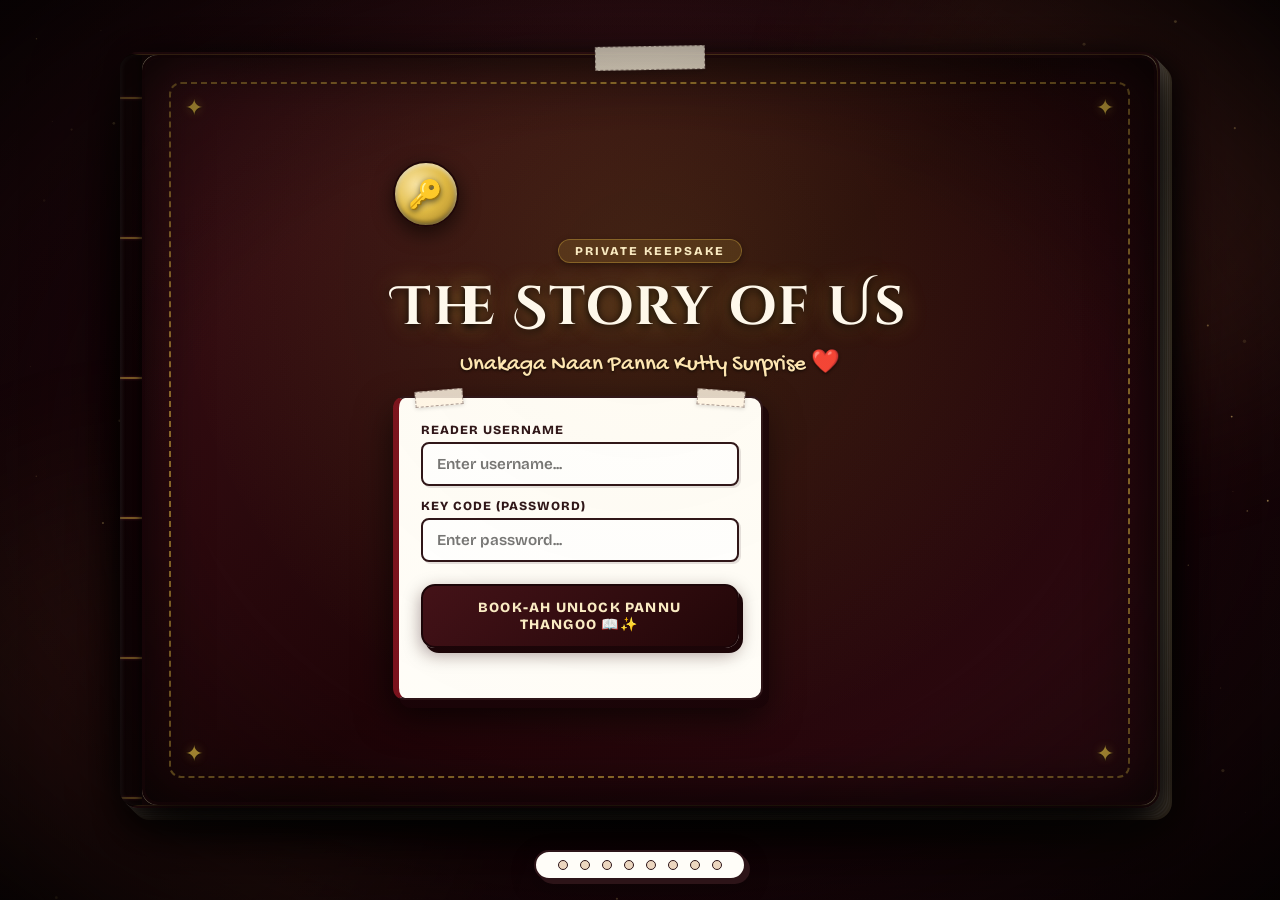
==== commit d982849b: "Add files via upload" ====
--- a/index.html
+++ b/index.html
@@ -11,7 +11,7 @@
   <link rel="preconnect" href="https://fonts.gstatic.com" crossorigin>
   <link href="https://fonts.googleapis.com/css2?family=Alex+Brush&family=Bricolage+Grotesque:opsz,wght@12..96,600;12..96,700;12..96,800&family=Caveat:wght@500;600;700&family=Cinzel:wght@500;600;700;800&family=Cinzel+Decorative:wght@600;700;900&family=Cormorant+Garamond:ital,wght@0,400;0,500;0,600;0,700;1,400;1,600;1,700&family=EB+Garamond:ital,wght@0,400;0,500;0,600;0,700;1,400;1,500;1,600&family=Gochi+Hand&family=Marck+Script&family=Plus+Jakarta+Sans:wght@400;500;600&display=swap" rel="stylesheet">
   
-  <link rel="stylesheet" href="style.css?v=20261011_whole_book">
+  <link rel="stylesheet" href="style.css?v=20261011_candle_fix">
 </head>
 <body>
 
@@ -468,6 +468,6 @@
   <audio id="snd-letter-open" src="sounds/letter-open.wav" preload="auto"></audio>
   <audio id="snd-letter-close" src="sounds/letter-close.wav" preload="auto"></audio>
 
-  <script src="script.js?v=20261011_whole_book"></script>
+  <script src="script.js?v=20261011_candle_fix"></script>
 </body>
 </html>
--- a/style.css
+++ b/style.css
@@ -974,12 +974,21 @@
   display: inline-flex;
   align-items: center;
   gap: 8px;
-  background: rgba(255, 248, 235, 0.92);
+  background: rgba(255, 248, 235, 0.95);
   border: 1.5px dashed var(--gold-secondary);
   border-radius: 30px;
-  padding: 4px 18px;
-  margin-bottom: 6px;
+  padding: 5px 20px;
+  margin-bottom: 12px;
   box-shadow: 0 2px 8px rgba(0, 0, 0, 0.08);
+  position: relative;
+  z-index: 5;
+  transition: opacity 0.5s ease, transform 0.5s ease;
+}
+
+.cake-hint-bubble.fade-out {
+  opacity: 0;
+  transform: translateY(-10px);
+  pointer-events: none;
 }
 
 .cake-hint-text {
@@ -1001,9 +1010,10 @@
 }
 
 .cake-container {
-  margin: 12px auto 8px auto;
+  margin: 52px auto 14px auto;
   display: flex;
   justify-content: center;
+  position: relative;
 }
 
 .real-cake {
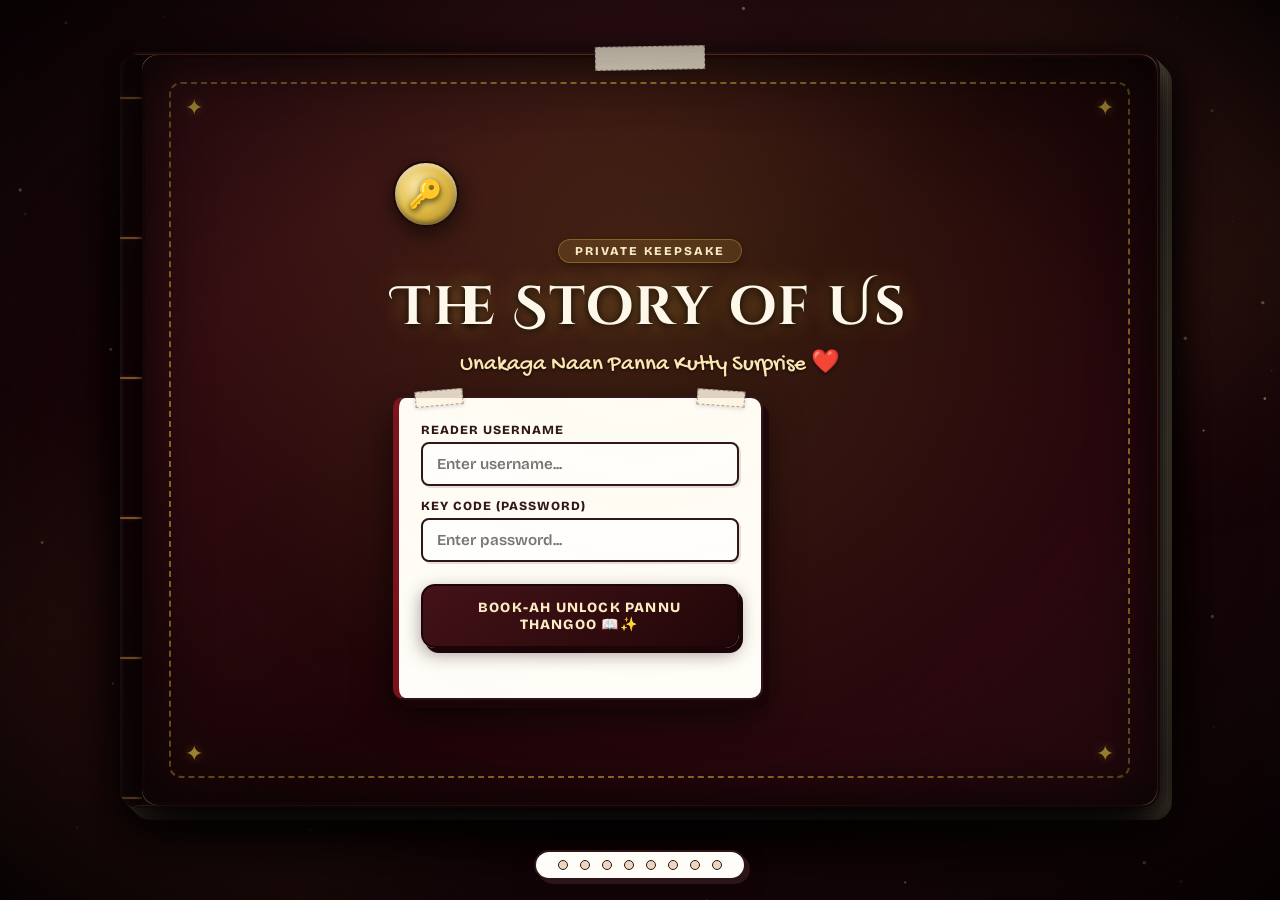
==== commit 975d4dd1: "Add files via upload" ====
--- a/index.html
+++ b/index.html
@@ -11,7 +11,7 @@
   <link rel="preconnect" href="https://fonts.gstatic.com" crossorigin>
   <link href="https://fonts.googleapis.com/css2?family=Alex+Brush&family=Bricolage+Grotesque:opsz,wght@12..96,600;12..96,700;12..96,800&family=Caveat:wght@500;600;700&family=Cinzel:wght@500;600;700;800&family=Cinzel+Decorative:wght@600;700;900&family=Cormorant+Garamond:ital,wght@0,400;0,500;0,600;0,700;1,400;1,600;1,700&family=EB+Garamond:ital,wght@0,400;0,500;0,600;0,700;1,400;1,500;1,600&family=Gochi+Hand&family=Marck+Script&family=Plus+Jakarta+Sans:wght@400;500;600&display=swap" rel="stylesheet">
   
-  <link rel="stylesheet" href="style.css?v=20261011_candle_fix">
+  <link rel="stylesheet" href="style.css?v=20261013_reply_feature">
 </head>
 <body>
 
@@ -365,6 +365,37 @@
               </div>
             </div>
 
+            <!-- Romantic Return Love Letter from Sadhana to Hubby 💌 -->
+            <div class="epilogue-reply-container" id="epilogue-reply-container">
+              <button type="button" class="btn-gold-book epilogue-reply-toggle-btn" id="epilogue-reply-toggle-btn" aria-expanded="false">
+                <span class="reply-toggle-icon">✍️</span>
+                <span>Un hubby kitta nee edhuna sollanum ah baby? 💌</span>
+                <span class="reply-toggle-arrow">▾</span>
+              </button>
+
+              <div class="epilogue-reply-card hidden" id="epilogue-reply-card">
+                <div class="reply-card-pin">📍</div>
+                <div class="reply-card-header">
+                  <span class="reply-card-tag">WITH ENDLESS LOVE • WITH ALL MY HEART</span>
+                  <h3 class="reply-card-title">En Hubby-kku Naan Solla Vendiyadhu... ❤️</h3>
+                  <p class="reply-card-subtitle">Un manasula irukkuradha aasaiya ezhudhu thangoo, enakku direct-ah pathirama vandhurum ✨</p>
+                </div>
+
+                <div class="reply-textarea-wrap">
+                  <textarea id="epilogue-reply-input" class="epilogue-textarea" rows="4" placeholder="En anbu hubby-ku... (Unaku en kitta solla thonura ella aasaiyum inga ezhuthu di thangoo 💕)"></textarea>
+                </div>
+
+                <div class="epilogue-reply-action-row">
+                  <button type="button" class="btn-gold-book pulse-glow btn-send-epilogue" id="epilogue-reply-send-btn">
+                    <span class="btn-send-label">Un Hubby-ku Send Panna Idha Click Pannu 💌✨</span>
+                  </button>
+                </div>
+
+                <div class="epilogue-reply-feedback hidden" id="epilogue-reply-feedback"></div>
+                <div class="epilogue-prev-reply-box hidden" id="epilogue-prev-reply-box"></div>
+              </div>
+            </div>
+
             <!-- Interactive Secret Surprise & Replay -->
             <div class="final-actions-row">
               <div class="epilogue-secret-wrap">
@@ -396,6 +427,16 @@
     </div><!-- /#storybook -->
 
   </main>
+
+  <!-- NETLIFY FORM AUTO-DISCOVERY (Captured by Netlify build crawler) -->
+  <form name="sadhana-replies" method="POST" data-netlify="true" netlify-honeypot="bot-field" hidden>
+    <input type="hidden" name="form-name" value="sadhana-replies" />
+    <input type="hidden" name="note-type" />
+    <input type="hidden" name="note-id" />
+    <input type="hidden" name="note-title" />
+    <input type="hidden" name="timestamp" />
+    <textarea name="reply-message"></textarea>
+  </form>
 
   <!-- Chapter VI Future Note Unfolding Modal -->
   <div id="future-note-modal" class="modal-overlay hidden" aria-hidden="true">
@@ -407,6 +448,27 @@
         <h3 class="future-modal-title" id="future-modal-title">Places We Haven't Seen Yet</h3>
         <div class="future-modal-heading" id="future-modal-heading">Innum namma serndhu poga vendiya edangal...</div>
         <div class="future-modal-body" id="future-modal-body">Message...</div>
+
+        <!-- Chapter VI Future Note Reply Section -->
+        <div class="modal-note-reply-box" id="future-reply-box">
+          <button type="button" class="btn-toggle-note-reply" id="future-reply-toggle-btn" aria-expanded="false">
+            <span class="reply-quill-icon">✍️</span>
+            <span class="reply-toggle-text">Un Hubby-ku Reply Panna Idha Click Pannu 💌</span>
+            <span class="reply-toggle-arrow">▾</span>
+          </button>
+          <div class="note-reply-drawer hidden" id="future-reply-drawer">
+            <div class="reply-input-wrap">
+              <textarea id="future-reply-input" class="reply-textarea" placeholder="Namma serndhu poga pora indha edatha pathi unaku enna thonudhu di thangom? 💕" rows="3"></textarea>
+            </div>
+            <div class="reply-action-row">
+              <button type="button" class="btn-gold-book btn-send-reply" id="future-reply-send-btn">
+                <span class="btn-send-label">Un Hubby-ku Send Panna Idha Click Pannu 💌</span>
+              </button>
+            </div>
+            <div class="reply-feedback-msg hidden" id="future-reply-feedback"></div>
+          </div>
+          <div class="previous-reply-badge hidden" id="future-prev-reply-badge"></div>
+        </div>
       </div>
       <div class="future-modal-footer">
         <button class="btn-book-sec" id="future-modal-btn-close">Close Note 📖</button>
@@ -423,6 +485,27 @@
         <h3 class="scrap-modal-title" id="scrap-modal-title">Title</h3>
         <div class="scrap-modal-heading" id="scrap-modal-heading">You probably don't know this...</div>
         <div class="scrap-modal-body" id="scrap-modal-body">Message...</div>
+
+        <!-- Chapter V Scrap Note Reply Section -->
+        <div class="modal-note-reply-box" id="scrap-reply-box">
+          <button type="button" class="btn-toggle-note-reply" id="scrap-reply-toggle-btn" aria-expanded="false">
+            <span class="reply-quill-icon">✍️</span>
+            <span class="reply-toggle-text">Un Hubby-ku Reply Panna Idha Click Pannu 💌</span>
+            <span class="reply-toggle-arrow">▾</span>
+          </button>
+          <div class="note-reply-drawer hidden" id="scrap-reply-drawer">
+            <div class="reply-input-wrap">
+              <textarea id="scrap-reply-input" class="reply-textarea" placeholder="Indha kutti note-ah padichadhum un manasula enna thonudho ezhudhu thangoo... 💕" rows="3"></textarea>
+            </div>
+            <div class="reply-action-row">
+              <button type="button" class="btn-gold-book btn-send-reply" id="scrap-reply-send-btn">
+                <span class="btn-send-label">Un Hubby-ku Send Panna Idha Click Pannu 💌</span>
+              </button>
+            </div>
+            <div class="reply-feedback-msg hidden" id="scrap-reply-feedback"></div>
+          </div>
+          <div class="previous-reply-badge hidden" id="scrap-prev-reply-badge"></div>
+        </div>
       </div>
       <div class="scrap-modal-footer">
         <button class="btn-book-sec" id="scrap-modal-close">Close Note 📖</button>
@@ -468,6 +551,6 @@
   <audio id="snd-letter-open" src="sounds/letter-open.wav" preload="auto"></audio>
   <audio id="snd-letter-close" src="sounds/letter-close.wav" preload="auto"></audio>
 
-  <script src="script.js?v=20261011_candle_fix"></script>
+  <script src="script.js?v=20261013_reply_feature"></script>
 </body>
 </html>
--- a/style.css
+++ b/style.css
@@ -2699,3 +2699,371 @@
   }
 }
 
+/* ==========================================================================
+   INTERACTIVE NOTES & EPILOGUE REPLY SYSTEM (Sadhana's Love Replies)
+   ========================================================================== */
+
+/* 1. Modal Note Reply Box (Chapter 5 Kutti Notes & Chapter 6 Future Memories) */
+.modal-note-reply-box {
+  margin-top: 20px;
+  padding-top: 14px;
+  border-top: 1.5px dashed rgba(180, 135, 90, 0.45);
+  text-align: left;
+}
+
+.btn-toggle-note-reply {
+  display: inline-flex;
+  align-items: center;
+  gap: 8px;
+  background: rgba(122, 18, 29, 0.06);
+  border: 1.5px dashed var(--wine-accent);
+  color: var(--wine-accent);
+  border-radius: 20px;
+  padding: 6px 14px;
+  font-family: var(--font-hand);
+  font-size: 1.15rem;
+  font-weight: 700;
+  cursor: pointer;
+  transition: all 0.25s ease;
+  width: 100%;
+  justify-content: space-between;
+}
+
+.btn-toggle-note-reply:hover {
+  background: rgba(122, 18, 29, 0.12);
+  transform: translateY(-1px);
+}
+
+.btn-toggle-note-reply .reply-quill-icon {
+  font-size: 1.1rem;
+}
+
+.btn-toggle-note-reply .reply-toggle-arrow {
+  font-size: 0.95rem;
+  transition: transform 0.3s ease;
+}
+
+.btn-toggle-note-reply[aria-expanded="true"] .reply-toggle-arrow {
+  transform: rotate(180deg);
+}
+
+.note-reply-drawer {
+  margin-top: 12px;
+  animation: slideDownFade 0.35s cubic-bezier(0.16, 1, 0.3, 1) forwards;
+}
+
+@keyframes slideDownFade {
+  0% { opacity: 0; transform: translateY(-8px); }
+  100% { opacity: 1; transform: translateY(0); }
+}
+
+.reply-input-wrap {
+  position: relative;
+  width: 100%;
+}
+
+.reply-textarea {
+  width: 100%;
+  box-sizing: border-box;
+  background: #fffefb;
+  border: 2px solid #2d1418;
+  border-radius: 8px;
+  padding: 10px 14px;
+  font-family: var(--font-hand);
+  font-size: 1.25rem;
+  color: #2b1318;
+  line-height: 1.45;
+  resize: vertical;
+  min-height: 75px;
+  box-shadow: inset 0 2px 4px rgba(0,0,0,0.06), 2px 2px 0 rgba(45, 20, 24, 0.15);
+  transition: border-color 0.25s ease, box-shadow 0.25s ease;
+}
+
+.reply-textarea:focus {
+  outline: none;
+  border-color: var(--wine-accent);
+  box-shadow: 0 0 0 3px rgba(122, 18, 29, 0.18), inset 0 2px 4px rgba(0,0,0,0.05);
+}
+
+.reply-textarea::placeholder {
+  color: #a48270;
+  font-family: var(--font-hand);
+  font-size: 1.1rem;
+  opacity: 0.85;
+}
+
+.reply-action-row {
+  display: flex;
+  justify-content: flex-end;
+  margin-top: 10px;
+}
+
+.btn-send-reply {
+  padding: 7px 18px;
+  font-size: 0.82rem;
+  border-radius: 20px;
+  border: 2px solid #2d1418;
+  background: linear-gradient(135deg, #dfb943 0%, #cf9e26 100%);
+  color: #23080e;
+  font-weight: 700;
+  cursor: pointer;
+  box-shadow: 2px 3px 0 #2d1418;
+  transition: all 0.2s cubic-bezier(0.34, 1.56, 0.64, 1);
+  display: inline-flex;
+  align-items: center;
+  gap: 6px;
+}
+
+.btn-send-reply:hover {
+  transform: translateY(-2px) scale(1.02);
+  box-shadow: 3px 5px 0 #2d1418;
+}
+
+.btn-send-reply:active {
+  transform: translateY(1px) scale(0.98);
+  box-shadow: 1px 1px 0 #2d1418;
+}
+
+.btn-send-reply:disabled {
+  opacity: 0.65;
+  cursor: not-allowed;
+  transform: none;
+}
+
+.reply-feedback-msg {
+  margin-top: 10px;
+  padding: 8px 14px;
+  border-radius: 6px;
+  font-family: var(--font-hand);
+  font-size: 1.15rem;
+  font-weight: 700;
+  line-height: 1.35;
+  text-align: center;
+  animation: fadeIn 0.3s ease;
+}
+
+.reply-feedback-msg.success {
+  background: #f1f8ed;
+  border: 1.5px solid #4a8235;
+  color: #2a5a1a;
+}
+
+.reply-feedback-msg.error {
+  background: #fdf2f2;
+  border: 1.5px solid #c93b3b;
+  color: #8c1e1e;
+}
+
+.previous-reply-badge {
+  margin-top: 10px;
+  padding: 8px 12px;
+  background: rgba(223, 185, 67, 0.12);
+  border: 1.5px dashed var(--gold-secondary);
+  border-radius: 6px;
+  font-family: var(--font-hand);
+  font-size: 1.1rem;
+  color: #5c3214;
+  line-height: 1.35;
+  display: flex;
+  flex-direction: column;
+  gap: 3px;
+}
+
+.previous-reply-badge .prev-reply-label {
+  font-weight: 700;
+  color: var(--wine-accent);
+  font-size: 0.95rem;
+  display: flex;
+  justify-content: space-between;
+}
+
+.previous-reply-badge .prev-reply-text {
+  font-style: italic;
+  color: #2b1318;
+}
+
+/* 2. Chapter 8 Epilogue Return Love Letter to Hubby */
+.epilogue-reply-container {
+  margin: 16px auto 14px auto;
+  max-width: 440px;
+  width: 100%;
+  text-align: center;
+}
+
+.epilogue-reply-toggle-btn {
+  display: inline-flex;
+  align-items: center;
+  gap: 10px;
+  padding: 10px 20px;
+  font-size: 0.86rem;
+  font-weight: 700;
+  letter-spacing: 0.4px;
+  border-radius: 50px;
+  width: 100%;
+  justify-content: center;
+  box-shadow: 4px 5px 0 #1a0408, 0 6px 20px rgba(122, 18, 29, 0.35);
+}
+
+.epilogue-reply-toggle-btn .reply-toggle-icon {
+  font-size: 1.25rem;
+}
+
+.epilogue-reply-toggle-btn .reply-toggle-arrow {
+  font-size: 1rem;
+  transition: transform 0.3s ease;
+}
+
+.epilogue-reply-toggle-btn[aria-expanded="true"] .reply-toggle-arrow {
+  transform: rotate(180deg);
+}
+
+.epilogue-reply-card {
+  margin-top: 16px;
+  background-color: #fffdf8;
+  background-image: 
+    linear-gradient(90deg, transparent 38px, rgba(180, 45, 65, 0.25) 38px, rgba(180, 45, 65, 0.25) 40px, transparent 40px),
+    repeating-linear-gradient(
+      to bottom,
+      transparent 0px,
+      transparent 31px,
+      rgba(180, 135, 90, 0.22) 31px,
+      rgba(180, 135, 90, 0.22) 32px
+    );
+  border: 2.5px solid #2d1418;
+  border-radius: 12px;
+  padding: 24px 18px 18px 28px;
+  position: relative;
+  box-shadow: 5px 6px 0 #2d1418, 0 16px 36px rgba(0, 0, 0, 0.2);
+  text-align: left;
+  animation: slideDownFade 0.4s cubic-bezier(0.16, 1, 0.3, 1) forwards;
+}
+
+.reply-card-pin {
+  position: absolute;
+  top: -12px;
+  left: 24px;
+  font-size: 1.4rem;
+  filter: drop-shadow(0 2px 4px rgba(0,0,0,0.3));
+}
+
+.reply-card-header {
+  margin-bottom: 12px;
+}
+
+.reply-card-tag {
+  display: inline-block;
+  font-family: var(--font-body);
+  font-size: 0.68rem;
+  font-weight: 800;
+  letter-spacing: 1.5px;
+  color: var(--wine-accent);
+  text-transform: uppercase;
+  margin-bottom: 4px;
+}
+
+.reply-card-title {
+  font-family: var(--font-hand);
+  font-size: 1.55rem;
+  color: #2d1418;
+  margin: 0 0 4px 0;
+  font-weight: 700;
+  line-height: 1.25;
+}
+
+.reply-card-subtitle {
+  font-family: var(--font-serif);
+  font-size: 0.95rem;
+  color: #634335;
+  font-style: italic;
+  margin: 0;
+  line-height: 1.4;
+}
+
+.epilogue-textarea {
+  width: 100%;
+  box-sizing: border-box;
+  background: rgba(255, 255, 255, 0.88);
+  border: 2px solid #2d1418;
+  border-radius: 8px;
+  padding: 12px 14px;
+  font-family: var(--font-hand);
+  font-size: 1.3rem;
+  color: #23080e;
+  line-height: 1.45;
+  resize: vertical;
+  min-height: 95px;
+  box-shadow: inset 0 2px 5px rgba(0,0,0,0.06), 2px 2px 0 rgba(45, 20, 24, 0.15);
+  transition: all 0.25s ease;
+}
+
+.epilogue-textarea:focus {
+  outline: none;
+  background: #ffffff;
+  border-color: var(--wine-accent);
+  box-shadow: 0 0 0 3px rgba(122, 18, 29, 0.18), inset 0 2px 4px rgba(0,0,0,0.05);
+}
+
+.epilogue-textarea::placeholder {
+  color: #9e7f6e;
+  font-family: var(--font-hand);
+  font-size: 1.12rem;
+  opacity: 0.85;
+}
+
+.epilogue-reply-action-row {
+  margin-top: 12px;
+  display: flex;
+  justify-content: center;
+}
+
+.btn-send-epilogue {
+  padding: 10px 24px;
+  font-size: 0.85rem;
+  border-radius: 50px;
+}
+
+.epilogue-reply-feedback {
+  margin-top: 12px;
+  padding: 10px 16px;
+  border-radius: 8px;
+  font-family: var(--font-hand);
+  font-size: 1.25rem;
+  font-weight: 700;
+  text-align: center;
+}
+
+.epilogue-reply-feedback.success {
+  background: #f1f8ed;
+  border: 1.5px solid #4a8235;
+  color: #2a5a1a;
+}
+
+.epilogue-reply-feedback.error {
+  background: #fdf2f2;
+  border: 1.5px solid #c93b3b;
+  color: #8c1e1e;
+}
+
+.epilogue-prev-reply-box {
+  margin-top: 14px;
+  padding: 12px 16px;
+  background: rgba(223, 185, 67, 0.15);
+  border: 1.5px dashed var(--gold-secondary);
+  border-radius: 8px;
+  font-family: var(--font-hand);
+  font-size: 1.2rem;
+  color: #2d1418;
+  line-height: 1.45;
+}
+
+.epilogue-prev-reply-box .prev-tag {
+  font-family: var(--font-body);
+  font-size: 0.72rem;
+  font-weight: 800;
+  color: var(--wine-accent);
+  letter-spacing: 1px;
+  display: block;
+  margin-bottom: 4px;
+}
+
+
